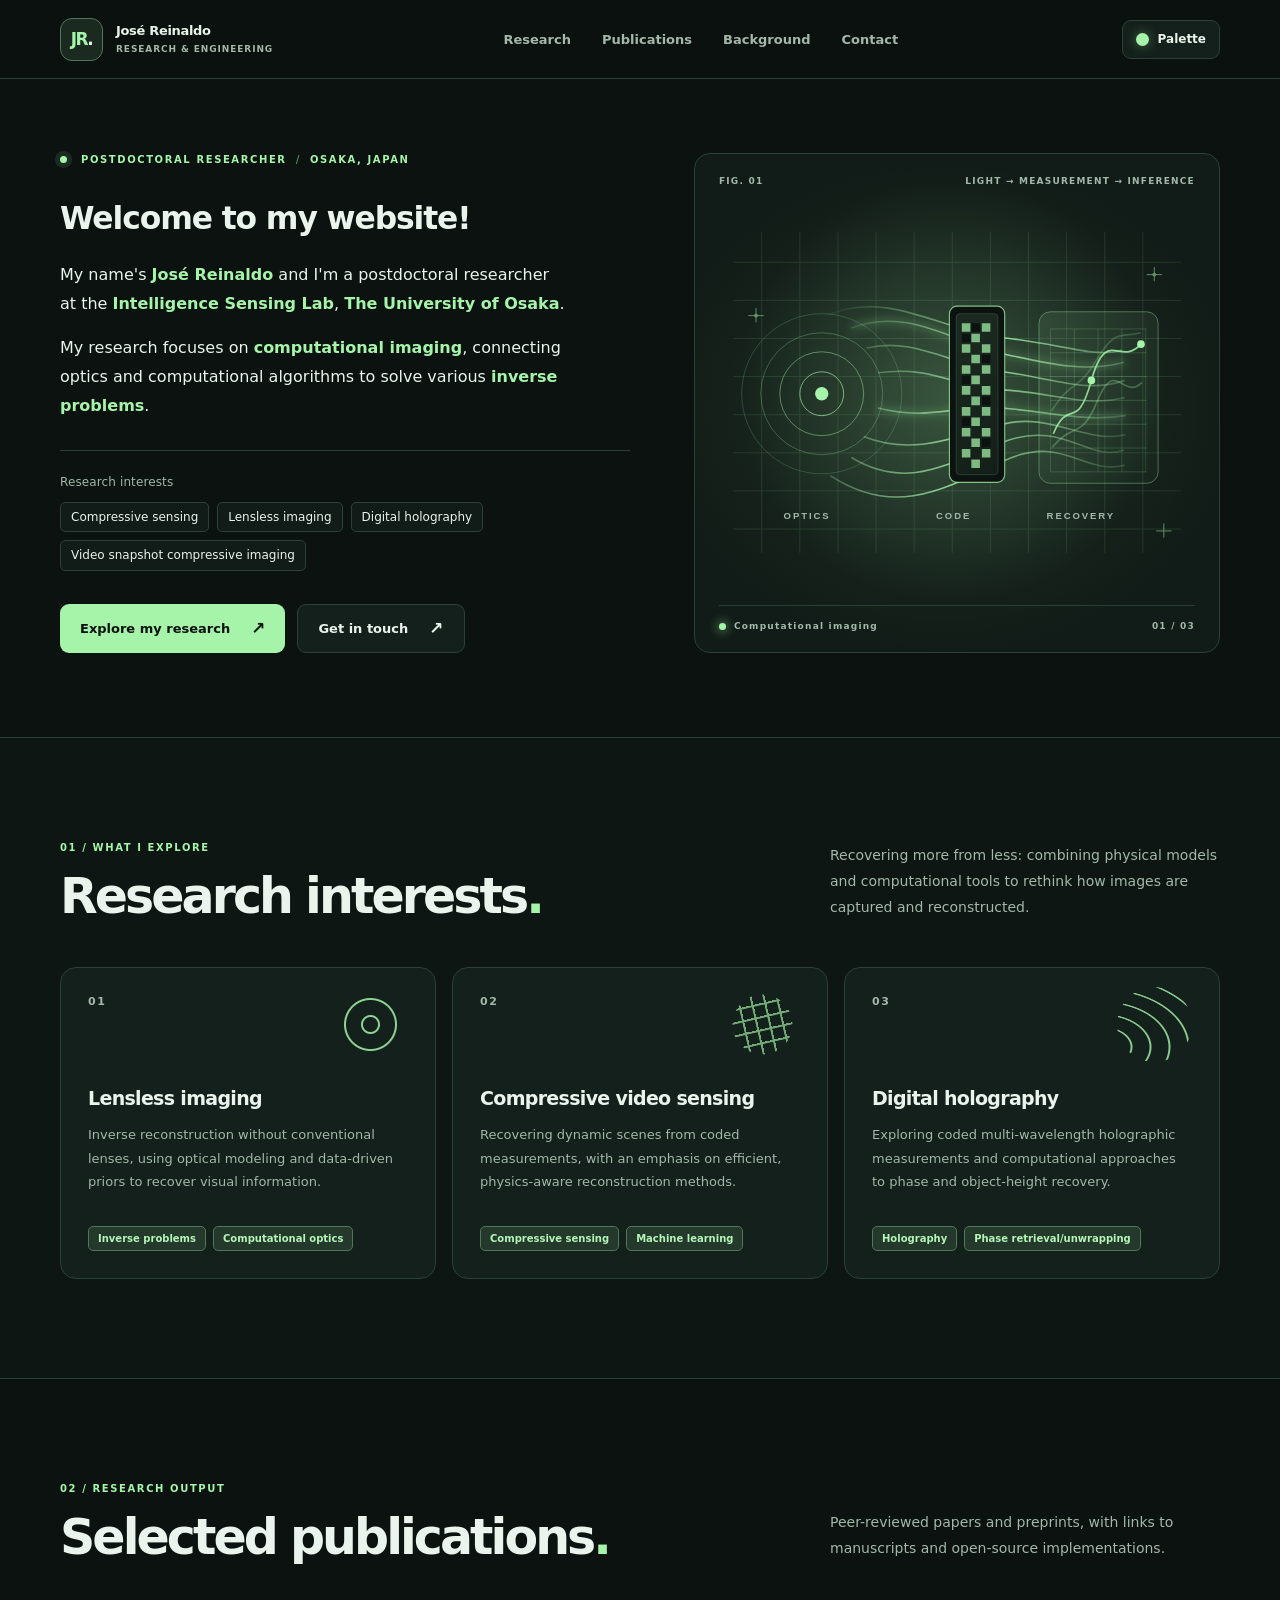
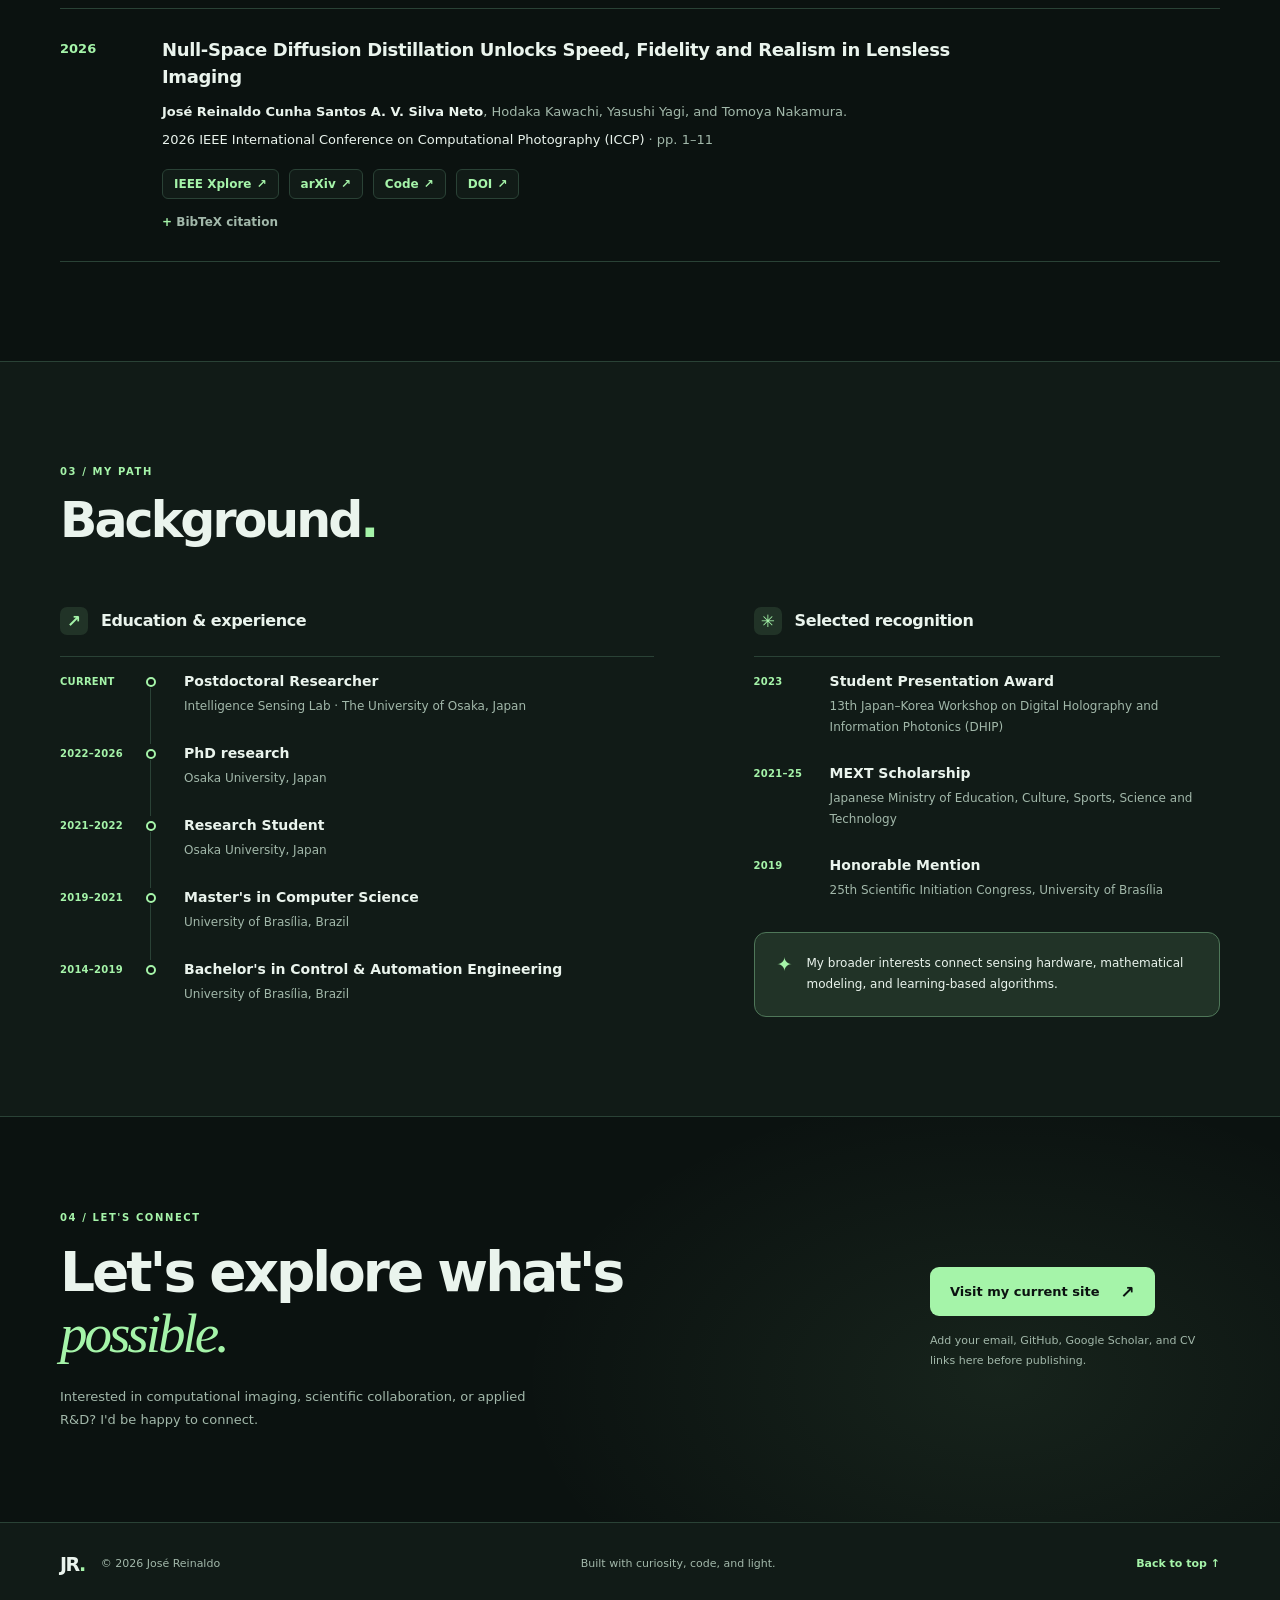
==== index.html @ 7aeb453b "Fun color scheme based on wavelength values" ====
<!doctype html>
<html lang="en">
<head>
  <meta charset="utf-8">
  <meta name="viewport" content="width=device-width, initial-scale=1">
  <meta name="theme-color" content="#0b1210">
  <meta name="description" content="José Reinaldo — postdoctoral researcher at The University of Osaka working on computational imaging, inverse problems, and machine learning.">
  <meta property="og:title" content="José Reinaldo | Computational Imaging Researcher">
  <meta property="og:description" content="Research at the intersection of optics, inverse problems, and machine learning.">
  <meta property="og:type" content="website">
  <title>José Reinaldo · Computational Imaging Researcher</title>
  <link rel="icon" href="assets/favicon.svg" type="image/svg+xml">
  <link rel="stylesheet" href="theme.css">
  <link rel="stylesheet" href="styles.css">
  <script src="script.js" defer></script>
</head>
<body>
  <a class="skip-link" href="#main">Skip to content</a>
  <div class="site-shell">
    <header class="site-header">
      <div class="header-inner wrap">
        <a class="brand" href="#home" aria-label="José Reinaldo, back to home">
          <span class="brand-symbol" aria-hidden="true">JR<span class="brand-dot">.</span></span>
          <span class="brand-caption">José Reinaldo <small>research &amp; engineering</small></span>
        </a>
        <nav id="primary-nav" class="primary-nav" aria-label="Main navigation">
          <a href="#research">Research</a>
          <a href="#publications">Publications</a>
          <a href="#background">Background</a>
          <a href="#contact">Contact</a>
        </nav>
        <div class="header-actions">
          <button class="palette-button" type="button" id="palette-toggle" aria-expanded="false" aria-controls="palette-panel" title="Customize website colors"><span class="palette-icon" aria-hidden="true"></span> Palette</button>
          <button class="mobile-menu-button" type="button" id="menu-toggle" aria-expanded="false" aria-controls="primary-nav" aria-label="Open navigation menu">
            <span></span><span></span><span></span>
          </button>
        </div>
      </div>
    </header>

    <main id="main">
      <section class="hero-zone"><div class="hero wrap" id="home" aria-labelledby="hero-title">
        <div class="hero-content">
          <div class="eyebrow"><span class="pulse" aria-hidden="true"></span> POSTDOCTORAL RESEARCHER <span class="eyebrow-divider">/</span> OSAKA, JAPAN</div>
          <h1 id="hero-title" class="hero-intro">Welcome to my website!</h1>
          <div class="hero-summary">
            <p>My name's <strong>José Reinaldo</strong> and I'm a postdoctoral researcher at the <strong>Intelligence Sensing Lab</strong>, <strong>The University of Osaka</strong>.</p>
            <p>My research focuses on <strong>computational imaging</strong>, connecting optics and computational algorithms to solve various <strong>inverse problems</strong>.</p>
          </div>
          <div class="hero-interests" aria-label="Research interests">
            <span class="interests-label">Research interests</span>
            <ul class="interest-list">
              <li>Compressive sensing</li>
              <li>Lensless imaging</li>
              <li>Digital holography</li>
              <li>Video snapshot compressive imaging</li>
            </ul>
          </div>
          <div class="hero-actions">
            <a class="button button-primary" href="#research">Explore my research <span aria-hidden="true">↗</span></a>
            <a class="button button-secondary" href="#contact">Get in touch <span aria-hidden="true">↗</span></a>
          </div>
        </div>
        <div class="hero-graphic" aria-label="Stylized coherent light, coded sensor, and reconstructed wavefront" role="img">
          <div class="hero-graphic-top"><span>FIG. 01</span><span>LIGHT → MEASUREMENT → INFERENCE</span></div>
          <svg class="hero-art" viewBox="0 0 550 440" role="presentation" focusable="false" aria-hidden="true" xmlns="http://www.w3.org/2000/svg">
            <defs>
              <radialGradient id="art-halo"><stop stop-color="currentColor" stop-opacity=".18"/><stop offset="1" stop-color="currentColor" stop-opacity="0"/></radialGradient>
              <linearGradient id="art-beam" x1="135" y1="185" x2="429" y2="292" gradientUnits="userSpaceOnUse"><stop stop-color="currentColor" stop-opacity=".08"/><stop offset=".55" stop-color="currentColor" stop-opacity=".8"/><stop offset="1" stop-color="currentColor" stop-opacity=".19"/></linearGradient>
              <linearGradient id="art-pane" x1="320" x2="463" y1="135" y2="332" gradientUnits="userSpaceOnUse"><stop stop-color="currentColor" stop-opacity=".10"/><stop offset="1" stop-color="currentColor" stop-opacity=".02"/></linearGradient>
              <filter id="art-glow" x="-50%" y="-50%" width="200%" height="200%"><feGaussianBlur stdDeviation="5"/></filter>
            </defs>
            <circle cx="268" cy="215" r="222" fill="url(#art-halo)"/>
            <g class="art-grid" fill="none" stroke-width="1"><path d="M40 80H510M40 120H510M40 160H510M40 200H510M40 240H510M40 280H510M40 320H510M40 360H510"/><path d="M70 48V385M110 48V385M150 48V385M190 48V385M230 48V385M270 48V385M310 48V385M350 48V385M390 48V385M430 48V385M470 48V385"/></g>
            <g fill="none" class="art-ring"><circle cx="133" cy="218" r="84" opacity=".20"/><circle cx="133" cy="218" r="64" opacity=".29"/><circle cx="133" cy="218" r="44" opacity=".48"/><circle cx="133" cy="218" r="23" opacity=".68"/><circle cx="133" cy="218" r="7" fill="currentColor" stroke="none"/></g>
            <g stroke="url(#art-beam)" stroke-width="1.7" fill="none">
              <path d="M140 135C206 109 258 152 322 159S421 181 448 172"/><path d="M164 149C225 126 273 165 323 176S411 196 450 185"/><path d="M180 170C230 158 269 188 323 195S411 218 451 204"/><path d="M192 196C251 188 272 212 323 214S408 233 451 222"/><path d="M192 233C246 247 274 229 323 233S411 248 452 241"/><path d="M177 263C229 284 274 263 323 250S411 271 452 261"/><path d="M164 285C221 319 260 294 323 269S414 291 450 277"/><path d="M142 304C209 348 260 319 323 289S407 304 451 293"/>
            </g>
            <g opacity=".65" stroke="currentColor" stroke-width="2" filter="url(#art-glow)" fill="none"><path d="M164 149C225 126 273 165 323 176S411 196 450 185"/><path d="M192 233C246 247 274 229 323 233S411 248 452 241"/></g>
            <g><rect x="267" y="126" width="58" height="185" rx="8" fill="var(--bg)" stroke="currentColor" stroke-opacity=".75" stroke-width="1.2"/><rect x="274" y="134" width="44" height="169" rx="4" fill="url(#art-pane)" stroke="currentColor" stroke-opacity=".17"/>
              <g fill="currentColor" opacity=".72"><path d="M280 144h9v9h-9zM301 144h9v9h-9zM290 155h9v9h-9zM280 166h9v9h-9zM301 166h9v9h-9zM290 177h9v9h-9zM280 188h9v9h-9zM301 188h9v9h-9zM290 199h9v9h-9zM280 210h9v9h-9zM301 210h9v9h-9zM290 221h9v9h-9zM280 232h9v9h-9zM301 232h9v9h-9zM290 243h9v9h-9zM280 254h9v9h-9zM301 254h9v9h-9zM290 265h9v9h-9zM280 276h9v9h-9zM301 276h9v9h-9zM290 287h9v9h-9z"/></g>
              <g fill="var(--bg)"><path d="M290 144h9v9h-9zM280 155h9v9h-9zM301 177h9v9h-9zM280 199h9v9h-9zM301 221h9v9h-9zM280 243h9v9h-9zM301 265h9v9h-9z"/></g></g>
            <g><rect x="361" y="132" width="125" height="180" rx="12" stroke="currentColor" stroke-opacity=".39" fill="url(#art-pane)"/><g class="art-stroke" stroke-opacity=".19" fill="none"><path d="M373 150H474M373 175H474M373 200H474M373 225H474M373 250H474M373 275H474M373 300H474"/><path d="M373 150V300M398 150V300M423 150V300M448 150V300M473 150V300"/></g><g stroke="currentColor" fill="none" stroke-width="1.8" opacity=".84"><path d="M376 260C393 220 400 261 416 204S446 190 468 166"/><path opacity=".35" d="M375 274C399 246 405 268 423 224S450 226 469 206"/><path opacity=".26" d="M374 236C398 200 400 218 421 183S447 160 468 154"/></g><circle cx="416" cy="204" r="4" fill="currentColor"/><circle cx="468" cy="166" r="4" fill="currentColor"/></g>
            <g class="art-caption"><text x="93" y="349">OPTICS</text><text x="253" y="349">CODE</text><text x="369" y="349">RECOVERY</text></g>
            <g class="art-stroke" opacity=".55"><path d="M64 128v15M56 136h16M482 85v15M474 93h16M492 354v15M484 362h16"/><circle cx="64" cy="136" r="2" fill="currentColor" stroke="none"/><circle cx="482" cy="93" r="2" fill="currentColor" stroke="none"/></g>
          </svg>
          <div class="graphic-footer"><span><span class="footer-mark"></span> Computational imaging</span><span>01 / 03</span></div>
        </div>
      </div></section>

      <section class="section section-research" id="research" aria-labelledby="research-title">
        <div class="wrap">
          <div class="section-heading">
            <div><span class="section-number">01 / WHAT I EXPLORE</span><h2 id="research-title">Research interests<span class="accent-period">.</span></h2></div>
            <p>Recovering more from less: combining physical models and computational tools to rethink how images are captured and reconstructed.</p>
          </div>
          <div class="research-grid">
            <article class="research-card">
              <div class="card-top"><span class="card-index">01</span><span class="card-glyph glyph-rings" aria-hidden="true"></span></div>
              <h3>Lensless imaging</h3>
              <p>Inverse reconstruction without conventional lenses, using optical modeling and data-driven priors to recover visual information.</p>
              <div class="tags"><span>Inverse problems</span><span>Computational optics</span></div>
            </article>
            <article class="research-card">
              <div class="card-top"><span class="card-index">02</span><span class="card-glyph glyph-squares" aria-hidden="true"></span></div>
              <h3>Compressive video sensing</h3>
              <p>Recovering dynamic scenes from coded measurements, with an emphasis on efficient, physics-aware reconstruction methods.</p>
              <div class="tags"><span>Compressive sensing</span><span>Machine learning</span></div>
            </article>
            <article class="research-card">
              <div class="card-top"><span class="card-index">03</span><span class="card-glyph glyph-waves" aria-hidden="true"></span></div>
              <h3>Digital holography</h3>
              <p>Exploring coded multi-wavelength holographic measurements and computational approaches to phase and object-height recovery.</p>
              <div class="tags"><span>Holography</span><span>Phase retrieval/unwrapping</span></div>
            </article>
          </div>
        </div>
      </section>

      <section class="section publications-section" id="publications" aria-labelledby="publications-title">
        <div class="wrap">
          <div class="section-heading">
            <div><span class="section-number">02 / RESEARCH OUTPUT</span><h2 id="publications-title">Selected publications<span class="accent-period">.</span></h2></div>
            <p>Peer-reviewed papers and preprints, with links to manuscripts and open-source implementations.</p>
          </div>
          <div class="publication-list">
            <!-- To add a paper, copy one publication-row and update its citation and links.
                 A reusable example is documented in README.md. -->
            <article class="publication-row" id="nsdd-iccp-2026">
              <time class="publication-year" datetime="2026">2026</time>
              <div class="publication-main">
                <h3>Null-Space Diffusion Distillation Unlocks Speed, Fidelity and Realism in Lensless Imaging</h3>
                <p class="publication-authors"><strong>José Reinaldo Cunha Santos A. V. Silva Neto</strong>, Hodaka Kawachi, Yasushi Yagi, and Tomoya Nakamura.</p>
                <p class="publication-venue"><em>2026 IEEE International Conference on Computational Photography (ICCP)</em> · pp. 1–11</p>
                <div class="publication-links" aria-label="Publication resources">
                  <a href="https://ieeexplore.ieee.org/document/11668888/" target="_blank" rel="noopener noreferrer">IEEE Xplore <span aria-hidden="true">↗</span></a>
                  <a href="https://arxiv.org/abs/2511.12024" target="_blank" rel="noopener noreferrer">arXiv <span aria-hidden="true">↗</span></a>
                  <a href="https://github.com/JRCSAVSN/NullSpaceDiffusionDistillation" target="_blank" rel="noopener noreferrer">Code <span aria-hidden="true">↗</span></a>
                  <a href="https://doi.org/10.1109/ICCP69532.2026.11668888" target="_blank" rel="noopener noreferrer">DOI <span aria-hidden="true">↗</span></a>
                </div>
                <details class="publication-citation">
                  <summary>BibTeX citation</summary>
                  <pre><code>@inproceedings{neto2026nsdd,
  author = {Silva Neto, Jos{\'e} Reinaldo Cunha Santos A. V. and Kawachi, Hodaka and Yagi, Yasushi and Nakamura, Tomoya},
  title = {Null-Space Diffusion Distillation Unlocks Speed, Fidelity and Realism in Lensless Imaging},
  booktitle = {2026 IEEE International Conference on Computational Photography (ICCP)},
  pages = {1--11},
  year = {2026},
  doi = {10.1109/ICCP69532.2026.11668888}
}</code></pre>
                </details>
              </div>
            </article>
          </div>
        </div>
      </section>

      <section class="section background-section" id="background" aria-labelledby="background-title">
        <div class="wrap">
          <div class="section-heading compact-heading">
            <div><span class="section-number">03 / MY PATH</span><h2 id="background-title">Background<span class="accent-period">.</span></h2></div>
          </div>
          <div class="background-grid">
            <div class="background-column">
              <h3 class="column-title"><span class="title-icon">↗</span> Education &amp; experience</h3>
              <div class="timeline">
                <div class="timeline-item"><span class="time">CURRENT</span><div><h4>Postdoctoral Researcher</h4><p>Intelligence Sensing Lab · The University of Osaka, Japan</p></div></div>
                <div class="timeline-item"><span class="time">2022–2026</span><div><h4>PhD research</h4><p>Osaka University, Japan</p></div></div>
                <div class="timeline-item"><span class="time">2021–2022</span><div><h4>Research Student</h4><p>Osaka University, Japan</p></div></div>
                <div class="timeline-item"><span class="time">2019–2021</span><div><h4>Master's in Computer Science</h4><p>University of Brasília, Brazil</p></div></div>
                <div class="timeline-item"><span class="time">2014–2019</span><div><h4>Bachelor's in Control &amp; Automation Engineering</h4><p>University of Brasília, Brazil</p></div></div>
              </div>
            </div>
            <div class="background-column awards-column">
              <h3 class="column-title"><span class="title-icon">✳</span> Selected recognition</h3>
              <div class="award-item"><span class="award-year">2023</span><div><h4>Student Presentation Award</h4><p>13th Japan–Korea Workshop on Digital Holography and Information Photonics (DHIP)</p></div></div>
              <div class="award-item"><span class="award-year">2021–25</span><div><h4>MEXT Scholarship</h4><p>Japanese Ministry of Education, Culture, Sports, Science and Technology</p></div></div>
              <div class="award-item"><span class="award-year">2019</span><div><h4>Honorable Mention</h4><p>25th Scientific Initiation Congress, University of Brasília</p></div></div>
              <div class="background-note"><span class="note-star">✦</span><p>My broader interests connect sensing hardware, mathematical modeling, and learning-based algorithms.</p></div>
            </div>
          </div>
        </div>
      </section>

      <section class="contact-section" id="contact" aria-labelledby="contact-title">
        <div class="wrap contact-layout">
          <div><span class="section-number contact-number">04 / LET'S CONNECT</span><h2 id="contact-title">Let's explore what's <em>possible.</em></h2><p>Interested in computational imaging, scientific collaboration, or applied R&amp;D? I'd be happy to connect.</p></div>
          <div class="contact-action">
            <!-- Replace these draft placeholders with your actual email and profile URLs. -->
            <a class="button contact-button" href="https://sites.google.com/view/josevieira/home" target="_blank" rel="noopener noreferrer">Visit my current site <span aria-hidden="true">↗</span></a>
            <p class="contact-draft-note">Add your email, GitHub, Google Scholar, and CV links here before publishing.</p>
          </div>
        </div>
      </section>
    </main>
    <footer class="site-footer"><div class="wrap footer-layout"><div><span class="footer-name">JR<span>.</span></span><span>© <span id="year">2026</span> José Reinaldo</span></div><span>Built with curiosity, code, and light.</span><a href="#home">Back to top ↑</a></div></footer>
  </div>
  <!-- The palette editor changes colors in this browser only. It never publishes automatically. -->
  <aside class="palette-panel" id="palette-panel" aria-label="Color palette editor" hidden>
    <div class="panel-top"><div><p class="panel-eyebrow">Design playground</p><h2>Color palette</h2></div><button type="button" class="close-panel" id="palette-close" aria-label="Close palette editor">×</button></div>
    <p class="panel-description">Try a preset or tune individual colors. Changes are previewed instantly and saved in this browser.</p>
    <span class="panel-label">Starting palettes</span>
    <div class="palette-presets" role="group" aria-label="Palette presets">
<!--      <button type="button" class="preset" data-preset="phosphor"><span class="preset-dot" style="&#45;&#45;swatch:#a5f4a9;&#45;&#45;swatch-bg:#0b1210"></span>Phosphor</button>-->
<!--      <button type="button" class="preset" data-preset="emerald"><span class="preset-dot" style="&#45;&#45;swatch:#67e8c1;&#45;&#45;swatch-bg:#081719"></span>Emerald</button>-->
<!--      <button type="button" class="preset" data-preset="sage"><span class="preset-dot" style="&#45;&#45;swatch:#b8d7a2;&#45;&#45;swatch-bg:#151916"></span>Sage</button>-->
      <button type="button" class="preset" data-preset="lambda473"><span class="preset-dot" style="--swatch:#2a57df;--swatch-bg:#151916"></span>λ 473nm</button>
      <button type="button" class="preset" data-preset="lambda532"><span class="preset-dot" style="--swatch:#68e8a6;--swatch-bg:#151916"></span>λ 532nm</button>
      <button type="button" class="preset" data-preset="lambda660"><span class="preset-dot" style="--swatch:#c36060;--swatch-bg:#151916"></span>λ 660nm</button>
    </div>
    <span class="panel-label">Fine-tune colors</span>
    <div class="palette-fields">
      <div class="color-row"><label for="hex-bg">Background</label><input class="color-chip" id="color-bg" type="color" data-color="bg" aria-label="Choose background color"><input class="color-hex" id="hex-bg" type="text" data-hex="bg" maxlength="7" spellcheck="false" aria-label="Background hex color"></div>
      <div class="color-row"><label for="hex-surface">Cards / panels</label><input class="color-chip" id="color-surface" type="color" data-color="surface" aria-label="Choose card color"><input class="color-hex" id="hex-surface" type="text" data-hex="surface" maxlength="7" spellcheck="false" aria-label="Card hex color"></div>
      <div class="color-row"><label for="hex-text">Main text</label><input class="color-chip" id="color-text" type="color" data-color="text" aria-label="Choose main text color"><input class="color-hex" id="hex-text" type="text" data-hex="text" maxlength="7" spellcheck="false" aria-label="Main text hex color"></div>
      <div class="color-row"><label for="hex-muted">Muted text</label><input class="color-chip" id="color-muted" type="color" data-color="muted" aria-label="Choose secondary text color"><input class="color-hex" id="hex-muted" type="text" data-hex="muted" maxlength="7" spellcheck="false" aria-label="Muted text hex color"></div>
      <div class="color-row"><label for="hex-accent">Green accent</label><input class="color-chip" id="color-accent" type="color" data-color="accent" aria-label="Choose accent color"><input class="color-hex" id="hex-accent" type="text" data-hex="accent" maxlength="7" spellcheck="false" aria-label="Accent hex color"></div>
      <div class="color-row"><label for="hex-border">Outlines</label><input class="color-chip" id="color-border" type="color" data-color="border" aria-label="Choose outline color"><input class="color-hex" id="hex-border" type="text" data-hex="border" maxlength="7" spellcheck="false" aria-label="Border hex color"></div>
    </div>
    <div class="palette-actions"><button type="button" class="palette-action copy" id="copy-palette">Copy CSS colors</button><button type="button" class="palette-action" id="reset-palette">Reset</button></div>
    <p class="palette-feedback" id="palette-feedback" role="status" aria-live="polite">Try different color schemes!</p>
  </aside>
</body>
</html>
---- theme.css ----
/*
 * SITE PALETTE — start here to try a new permanent color scheme.
 * All components (including the illustration) reference these six variables.
 * You can also try colors interactively with the Palette button on the website.
 * Changes made in that panel are stored in YOUR browser only; use "Copy CSS"
 * and paste the result here when you want everyone to see your chosen palette.
 */
:root {
  color-scheme: dark;
  --bg: #0b1210;       /* Page background */
  --surface: #14201b;  /* Cards / elevated panels */
  --text: #eaf4ed;     /* Main foreground, headings */
  --muted: #a2b8aa;    /* Secondary body text */
  --accent: #a5f4a9;   /* Holographic green */
  --border: #2a4236;   /* Separators / card outlines */
}
---- styles.css ----
/* Layout & components. Change colors in theme.css — not in this file. */
:root {
  --surface-muted: color-mix(in srgb, var(--surface) 63%, var(--bg));
  --section-alt: color-mix(in srgb, var(--bg) 72%, var(--surface));
  --accent-soft: color-mix(in srgb, var(--accent) 11%, transparent);
  --accent-line: color-mix(in srgb, var(--accent) 30%, var(--border));
  --accent-bright: color-mix(in srgb, var(--accent) 85%, white);
  --shadow: 0 26px 70px rgb(0 0 0 / .22);
  --radius: 16px;
}
* { box-sizing: border-box; }
html { scroll-behavior: smooth; scroll-padding-top: 90px; }
body { margin: 0; background: var(--bg); color: var(--text); font-family: 'Avenir Next', 'Segoe UI', system-ui, -apple-system, sans-serif; font-size: 15px; -webkit-font-smoothing: antialiased; }
a { color: inherit; text-decoration: none; }
a:focus-visible, button:focus-visible, input:focus-visible { outline: 2px solid var(--accent); outline-offset: 4px; }
button, input { font: inherit; }
button { cursor: pointer; }
img { display: block; max-width: 100%; }
.wrap { width: min(1160px, calc(100% - 88px)); margin-inline: auto; }
.skip-link { position: absolute; top: -90px; left: 20px; z-index: 100; background: var(--accent); color: var(--bg); padding: 12px; border-radius: 6px; }
.skip-link:focus { top: 15px; }

/* Header */
.site-header { position: sticky; top: 0; z-index: 20; background: color-mix(in srgb, var(--bg) 93%, transparent); backdrop-filter: blur(18px); border-bottom: 1px solid var(--border); }
.header-inner { height: 78px; display: flex; align-items: center; justify-content: space-between; gap: 22px; }
.brand { display: flex; align-items: center; gap: 13px; min-width: 220px; }
.brand-symbol { display: flex; align-items: center; justify-content: center; font-size: 17px; font-weight: 800; letter-spacing: -1.5px; color: var(--accent); width: 43px; height: 43px; border: 1px solid var(--accent-line); border-radius: 12px; background: var(--accent-soft); }
.brand-dot { color: var(--text); }
.brand-caption { font-size: 13px; font-weight: 760; letter-spacing: -.025em; line-height: 1.25; }
.brand-caption small { display: block; color: var(--muted); text-transform: uppercase; font-size: 9px; font-weight: 550; letter-spacing: .1em; margin-top: 4px; }
.primary-nav { display: flex; align-items: center; gap: 31px; }
.primary-nav a { color: var(--muted); font-size: 13px; font-weight: 620; transition: color .2s; }
.primary-nav a:hover { color: var(--accent); }
.header-actions { display: flex; gap: 12px; align-items: center; }
.palette-button { border: 1px solid var(--border); background: var(--surface); color: var(--text); border-radius: 9px; min-height: 39px; padding: 0 13px; display: inline-flex; gap: 9px; align-items: center; font-size: 12px; font-weight: 670; transition: border-color .2s, background-color .2s; }
.palette-button:hover, .palette-button[aria-expanded='true'] { border-color: var(--accent-line); background: var(--accent-soft); }
.palette-icon { display: inline-block; width: 13px; height: 13px; border-radius: 100%; background: var(--accent); box-shadow: 0 0 12px color-mix(in srgb, var(--accent) 40%, transparent); }
.mobile-menu-button { display: none; border: 1px solid var(--border); background: var(--surface); width: 42px; height: 39px; border-radius: 9px; padding: 10px; }
.mobile-menu-button span { display: block; height: 2px; margin: 4px 0; background: var(--text); }

/* Hero — compact, text-led introduction. All colors inherit from theme.css. */
.hero-zone { background: var(--bg); border-bottom: 1px solid var(--border); }
.hero { display: grid; grid-template-columns: 1.04fr .96fr; align-items: center; gap: 64px; min-height: 618px; padding-block: 74px 84px; }
.eyebrow, .section-number { color: var(--accent); font-size: 10px; font-weight: 800; letter-spacing: .16em; }
.eyebrow { display: flex; align-items: center; flex-wrap: wrap; gap: 9px; }
.pulse { width: 7px; height: 7px; background: var(--accent); border-radius: 50%; box-shadow: 0 0 0 5px var(--accent-soft); margin-right: 5px; }
.eyebrow-divider { opacity: .5; }
h1,h2,h3,h4,p { margin-top: 0; }
.hero-intro { font-size: clamp(25px, 2.45vw, 32px); letter-spacing: -.035em; font-weight: 620; line-height: 1.4; margin: 32px 0 19px; }
.hero-intro span { color: var(--accent); font-weight: 690; margin-left: .12em; }
.hero-summary { max-width: 510px; }
.hero-summary p { color: var(--text); font-size: 16px; line-height: 1.82; font-weight: 400; margin: 0 0 15px; }
.hero-summary p strong { color: var(--accent); font-weight: 580; }
.hero-interests { margin-top: 30px; padding-top: 24px; border-top: 1px solid var(--border); }
.interests-label { display: block; color: var(--muted); font-size: 12px; letter-spacing: .01em; margin-bottom: 13px; }
.interest-list { display: flex; flex-wrap: wrap; gap: 8px; list-style: none; padding: 0; margin: 0; }
.interest-list li { border: 1px solid var(--border); border-radius: 5px; padding: 6px 10px; color: var(--text); background: var(--surface-muted); font-size: 12px; line-height: 1.35; }
.hero-actions { display: flex; flex-wrap: wrap; gap: 12px; margin-top: 33px; }
.button { display: inline-flex; justify-content: center; align-items: center; gap: 21px; min-height: 49px; padding: 13px 20px; border-radius: 9px; font-size: 13px; font-weight: 730; transition: transform .2s, border-color .2s, background-color .2s; }
.button:hover { transform: translateY(-2px); }
.button span { font-size: 17px; line-height: 0; }
.button-primary { background: var(--accent); color: var(--bg); }
.button-secondary { border: 1px solid var(--border); background: var(--surface); }
.button-secondary:hover { border-color: var(--accent-line); }
.hero-graphic { overflow: hidden; width: 100%; max-width: 550px; border: 1px solid var(--border); border-radius: 16px; background: radial-gradient(ellipse 65% 58% at 48% 51%, var(--accent-soft), transparent 85%), var(--surface-muted); }
.hero-graphic-top, .graphic-footer { display: flex; align-items: center; justify-content: space-between; gap: 10px; font-size: 9px; letter-spacing: .135em; color: var(--muted); font-weight: 700; }
.hero-graphic-top { padding: 22px 24px 0; }
.hero-art { display: block; width: 100%; height: auto; color: var(--accent); }
.art-grid { stroke: var(--accent); opacity: .12; }
.art-ring { stroke: var(--accent); }
.art-ink { fill: var(--accent); }
.art-stroke { stroke: var(--accent); }
.art-caption { fill: var(--muted); font-family: 'Segoe UI', sans-serif; font-size: 10px; letter-spacing: 2px; font-weight: 700; }
.graphic-footer { padding-top: 15px; margin: 0 24px 21px; border-top: 1px solid var(--border); }
.graphic-footer > span:first-child { display: flex; align-items: center; gap: 8px; }
.footer-mark { background: var(--accent); width: 7px; height: 7px; border-radius: 50%; box-shadow: 0 0 11px var(--accent); }

/* Sections */
.section { padding-block: 99px; }
.section-research { background: var(--section-alt); border-bottom: 1px solid var(--border); }
.section-heading { display: flex; align-items: end; justify-content: space-between; gap: 50px; margin-bottom: 42px; }
.section-heading h2 { font-size: clamp(35px, 4vw, 49px); margin: 14px 0 0; letter-spacing: -.06em; line-height: 1.14; }
.accent-period { color: var(--accent); }
.section-heading > p { width: min(100%, 390px); color: var(--muted); line-height: 1.85; margin: 0 0 4px; font-size: 14px; }
.research-grid { display: grid; grid-template-columns: repeat(3, 1fr); gap: 16px; }
.research-card { display: flex; flex-direction: column; min-height: 312px; padding: 27px; border: 1px solid var(--border); border-radius: var(--radius); background: var(--surface); transition: transform .2s, box-shadow .2s, border-color .2s; }
.research-card:hover { transform: translateY(-4px); border-color: var(--accent-line); box-shadow: var(--shadow); }
.card-top { display: flex; align-items: center; justify-content: space-between; height: 58px; margin-bottom: 33px; }
.card-index { color: var(--muted); font-size: 11px; font-weight: 750; letter-spacing: .15em; align-self: start; }
.card-glyph { display: inline-block; width: 75px; height: 75px; border-radius: 50%; }
.glyph-rings { background: repeating-radial-gradient(circle, transparent 0 7px, var(--accent) 8px 9px, transparent 10px 17px); mask-image: radial-gradient(circle, #000 50%, transparent 76%); opacity: .84; }
.glyph-squares { background: repeating-linear-gradient(90deg, transparent 0 13px, var(--accent) 14px 16px), repeating-linear-gradient(0deg, transparent 0 13px, var(--accent) 14px 16px); transform: rotate(-13deg) scale(.8); opacity: .65; }
.glyph-waves { background: repeating-radial-gradient(ellipse at -20% 80%, transparent 0 9px, var(--accent) 10px 11px, transparent 12px 19px); opacity: .8; }
.research-card h3 { font-size: 19px; font-weight: 745; letter-spacing: -.036em; line-height: 1.3; margin-bottom: 12px; }
.research-card p { color: var(--muted); font-size: 13px; line-height: 1.83; margin-bottom: 25px; }
.tags { display: flex; gap: 7px; flex-wrap: wrap; margin-top: auto; }
.tags span { background: var(--accent-soft); color: var(--accent-bright); border: 1px solid var(--accent-line); padding: 6px 9px; border-radius: 5px; font-size: 10px; font-weight: 680; }
/* Publications: a compact, reusable academic citation row. */
.publications-section { background: var(--bg); }
.publication-list { border-top: 1px solid var(--border); }
.publication-row { display: grid; grid-template-columns: 74px minmax(0, 1fr); gap: 28px; padding: 28px 0 32px; border-bottom: 1px solid var(--border); }
.publication-year { color: var(--accent); font-size: 13px; font-weight: 750; padding-top: 4px; }
.publication-main { min-width: 0; }
.publication-main h3 { font-size: 18px; font-weight: 720; line-height: 1.48; letter-spacing: -.02em; margin: 0 0 11px; max-width: 820px; }
.publication-authors, .publication-venue { color: var(--muted); font-size: 13px; line-height: 1.75; margin: 0 0 5px; }
.publication-authors strong { color: var(--text); font-weight: 670; }
.publication-venue em { font-style: normal; color: var(--text); }
.publication-links { display: flex; flex-wrap: wrap; align-items: center; gap: 10px; margin-top: 17px; }
.publication-links a { display: inline-flex; align-items: center; gap: 5px; border: 1px solid var(--border); border-radius: 6px; padding: 7px 11px; color: var(--accent); background: var(--surface-muted); font-size: 12px; font-weight: 680; transition: border-color .2s, background-color .2s; }
.publication-links a:hover { border-color: var(--accent-line); background: var(--accent-soft); }
.publication-links a span { font-size: 12px; }
.publication-citation { margin-top: 16px; font-size: 12px; }
.publication-citation summary { display: inline-block; cursor: pointer; color: var(--muted); font-weight: 600; }
.publication-citation summary::before { content: '+ '; color: var(--accent); font-weight: 800; }
.publication-citation[open] summary::before { content: '− '; }
.publication-citation summary:hover { color: var(--accent); }
.publication-citation summary:focus-visible { outline: 2px solid var(--accent); outline-offset: 4px; }
.publication-citation pre { max-width: 100%; overflow-x: auto; margin: 12px 0 0; border: 1px solid var(--border); border-radius: 8px; background: var(--surface); color: var(--text); padding: 16px; font-size: 11px; line-height: 1.65; }

.background-section { background: var(--surface-muted); border-top: 1px solid var(--border); }
.compact-heading { margin-bottom: 58px; }
.background-grid { display: grid; grid-template-columns: 1.12fr .88fr; gap: 100px; }
.column-title { display: flex; align-items: center; gap: 13px; border-bottom: 1px solid var(--border); padding-bottom: 21px; font-size: 16px; letter-spacing: -.025em; }
.title-icon { display: grid; place-items: center; width: 28px; height: 28px; background: var(--accent-soft); border-radius: 7px; color: var(--accent); font-size: 17px; }
.timeline-item { display: grid; grid-template-columns: 93px 1fr; gap: 17px; position: relative; margin: 0; }
.timeline-item:not(:last-child) { padding-bottom: 28px; }
.timeline-item::before { content: ''; width: 6px; height: 6px; border: 2px solid var(--accent); background: var(--bg); border-radius: 50%; position: absolute; left: 86px; top: 4px; }
.timeline-item:not(:last-child)::after { content: ''; background: var(--border); width: 1px; position: absolute; left: 90px; top: 15px; bottom: 1px; }
.time, .award-year { color: var(--accent); font-size: 10px; font-weight: 800; letter-spacing: .025em; padding-top: 3px; white-space: nowrap; }
.timeline-item > div { padding-left: 14px; }
.timeline h4, .award-item h4 { font-size: 14px; margin-bottom: 7px; font-weight: 720; }
.timeline p, .award-item p { font-size: 12px; line-height: 1.75; color: var(--muted); margin: 0; }
.award-item { display: grid; grid-template-columns: 62px 1fr; gap: 14px; margin-bottom: 27px; }
.background-note { margin-top: 31px; display: flex; align-items: start; gap: 14px; background: var(--accent-soft); border: 1px solid var(--accent-line); border-radius: 12px; padding: 20px 22px; }
.background-note p { color: var(--text); font-size: 12px; line-height: 1.8; margin: 0; }
.note-star { color: var(--accent); font-size: 19px; }
.contact-section { background: var(--bg); border-top: 1px solid var(--border); padding-block: 90px; position: relative; overflow: hidden; }
.contact-section::before { content: ''; pointer-events: none; position: absolute; inset: 0; background: radial-gradient(ellipse 44% 85% at 78% 65%, var(--accent-soft), transparent 85%); opacity: .7; }
.contact-layout { position: relative; display: flex; align-items: center; justify-content: space-between; gap: 60px; }
.contact-section h2 { font-size: clamp(34px, 4.5vw, 55px); letter-spacing: -.055em; max-width: 590px; line-height: 1.12; margin: 17px 0 20px; }
.contact-section h2 em { font-family: Georgia, serif; color: var(--accent); font-weight: 400; }
.contact-section p { color: var(--muted); line-height: 1.8; font-size: 13px; max-width: 490px; margin: 0; }
.contact-action { max-width: 290px; }
.contact-button { background: var(--accent); color: var(--bg); white-space: nowrap; }
.contact-draft-note { margin-top: 15px !important; font-size: 11px !important; }
.site-footer { padding: 30px 0; background: var(--surface-muted); border-top: 1px solid var(--border); }
.footer-layout, .footer-layout > div { display: flex; align-items: center; gap: 16px; }
.footer-layout { justify-content: space-between; font-size: 11px; color: var(--muted); }
.footer-name { color: var(--text); font-size: 19px; font-weight: 800; letter-spacing: -.08em; }
.footer-name span, .footer-layout a { color: var(--accent); }
.footer-layout a { font-weight: 700; }

/* Color playground: a useful temporary design tool, not a publishing dependency. */
.palette-panel[hidden] { display: none; }
.palette-panel { position: fixed; z-index: 40; top: 88px; right: max(25px, calc((100vw - 1160px) / 2)); width: min(358px, calc(100vw - 32px)); max-height: calc(100dvh - 103px); overflow: auto; background: var(--surface); color: var(--text); border: 1px solid var(--border); box-shadow: 0 25px 70px rgb(0 0 0 / .45); border-radius: 15px; padding: 23px; }
.panel-top { display: flex; align-items: start; justify-content: space-between; gap: 15px; }
.panel-eyebrow { margin: 0 0 5px; color: var(--accent); font-size: 10px; letter-spacing: .14em; font-weight: 750; text-transform: uppercase; }
.panel-top h2 { font-size: 22px; letter-spacing: -.035em; margin: 0; }
.close-panel { width: 31px; height: 31px; border: 1px solid var(--border); border-radius: 8px; background: var(--bg); color: var(--text); font-size: 20px; line-height: 1; }
.panel-description { margin: 12px 0 18px; color: var(--muted); font-size: 12px; line-height: 1.65; }
.panel-label { display: block; margin: 0 0 10px; color: var(--muted); font-size: 10px; font-weight: 780; text-transform: uppercase; letter-spacing: .11em; }
.palette-presets { display: grid; grid-template-columns: repeat(3, 1fr); gap: 7px; margin-bottom: 22px; }
.preset { padding: 8px 5px; border: 1px solid var(--border); border-radius: 8px; background: var(--bg); color: var(--text); font-size: 11px; display: flex; flex-direction: column; align-items: center; gap: 6px; }
.preset[aria-pressed='true'] { border-color: var(--accent); background: var(--accent-soft); }
.preset-dot { border-radius: 50%; width: 21px; height: 21px; background: var(--swatch); border: 3px solid var(--swatch-bg); outline: 1px solid var(--border); }
.palette-fields { display: grid; gap: 9px; }
.color-row { display: grid; grid-template-columns: 1fr 35px 94px; align-items: center; gap: 10px; }
.color-row label { color: var(--text); font-size: 12px; }
.color-chip { height: 30px; width: 34px; padding: 0; border: 1px solid var(--border); border-radius: 6px; background: transparent; overflow: hidden; cursor: pointer; }
.color-chip::-webkit-color-swatch-wrapper { padding: 0; }
.color-chip::-webkit-color-swatch { border: 0; }
.color-hex { width: 100%; min-width: 0; height: 30px; color: var(--text); background: var(--bg); border: 1px solid var(--border); border-radius: 6px; padding: 0 8px; font-family: ui-monospace, SFMono-Regular, Consolas, monospace; font-size: 11px; }
.color-hex[aria-invalid='true'] { border-color: #ff9c9c; }
.palette-actions { display: flex; gap: 8px; margin-top: 21px; }
.palette-action { border: 1px solid var(--border); padding: 10px 12px; border-radius: 7px; background: var(--bg); color: var(--text); font-weight: 700; font-size: 12px; }
.palette-action.copy { flex: 1; background: var(--accent); color: var(--bg); border-color: var(--accent); }
.palette-feedback { min-height: 1.5em; font-size: 11px; line-height: 1.4; margin: 12px 0 0; color: var(--muted); }

@media (max-width: 1050px) {
  .wrap { width: min(100% - 56px, 1160px); }
  .hero { gap: 34px; grid-template-columns: 1fr .94fr; }
  .background-grid { gap: 45px; }
}
@media (max-width: 760px) {
  html { scroll-padding-top: 70px; }
  .wrap { width: min(100% - 40px, 600px); }
  .header-inner { height: 66px; }
  .brand { min-width: unset; }
  .brand-symbol { width: 37px; height: 37px; font-size: 16px; }
  .brand-caption { font-size: 12px; }
  .primary-nav { display: none; position: absolute; top: 66px; left: 0; right: 0; border-bottom: 1px solid var(--border); padding: 12px 20px 18px; background: var(--bg); box-shadow: var(--shadow); flex-direction: column; gap: 0; align-items: stretch; }
  .primary-nav.open { display: flex; }
  .primary-nav a { padding: 12px; font-size: 14px; }
  .mobile-menu-button { display: block; }
  .hero { grid-template-columns: 1fr; gap: 38px; padding-block: 60px 65px; min-height: 0; }
  .hero-intro { font-size: clamp(25px, 4.5vw, 31px); margin-top: 27px; }
  .hero-summary p { font-size: 16px; }
  .hero-graphic { max-width: 600px; }
  .section { padding-block: 71px; }
  .section-heading { flex-direction: column; align-items: start; gap: 17px; margin-bottom: 29px; }
  .section-heading > p { width: 100%; }
  .research-grid { grid-template-columns: 1fr; }
  .research-card { min-height: 0; padding: 25px; }
  .card-top { margin-bottom: 10px; }
  .background-grid { grid-template-columns: 1fr; gap: 43px; }
  .compact-heading { margin-bottom: 39px; }
  .contact-section { padding-block: 72px; }
  .contact-layout { flex-direction: column; align-items: start; gap: 29px; }
  .contact-action { max-width: 100%; }
  .footer-layout { flex-wrap: wrap; gap: 18px; }
  .palette-panel { top: 75px; right: 16px; max-height: calc(100dvh - 90px); }
}
@media (max-width: 460px) {
  .eyebrow { font-size: 9px; }
  .hero { padding-block: 48px; }
  .hero-interests { margin-top: 24px; }
  .hero-intro { font-size: 26px; }
  .hero-summary p { font-size: 15px; }
  .button { width: 100%; justify-content: space-between; }
  .hero-graphic-top { font-size: 7px; padding-inline: 18px; }
  .graphic-footer { margin-inline: 18px; }
  .timeline-item { grid-template-columns: 80px 1fr; gap: 12px; }
  .timeline-item::before { left: 75px; }
  .timeline-item:not(:last-child)::after { left: 79px; }
  .timeline-item > div { padding-left: 7px; }
  .footer-layout > span { display: none; }
  .palette-button { padding-inline: 11px; }
}
@media (max-width: 640px) {
  .publication-row { grid-template-columns: 1fr; gap: 7px; padding-block: 23px 27px; }
  .publication-year { padding-top: 0; }
  .publication-main h3 { font-size: 17px; }
  .publication-links { gap: 8px; }
  .publication-links a { padding: 7px 10px; }
}

@media (prefers-reduced-motion: reduce) {
  html { scroll-behavior: auto; }
  *, *::before, *::after { transition-duration: 0s !important; }
}
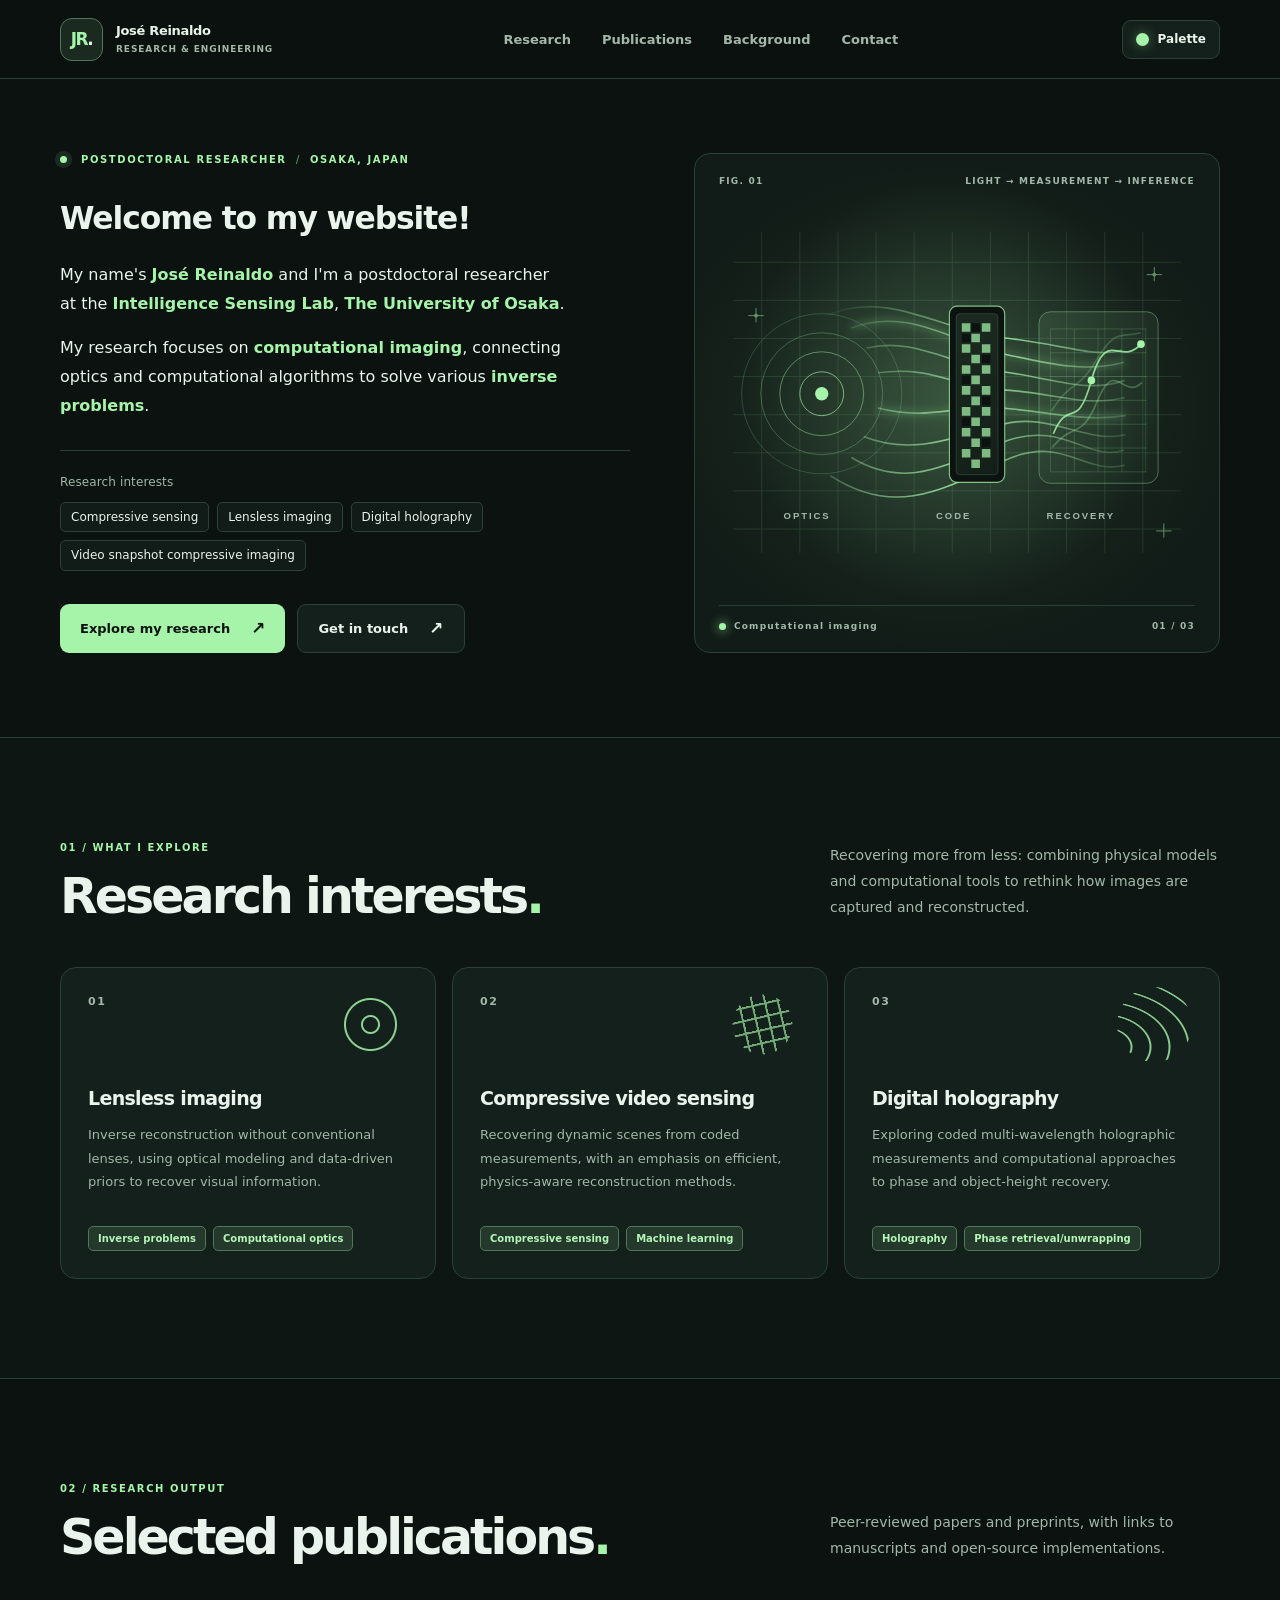
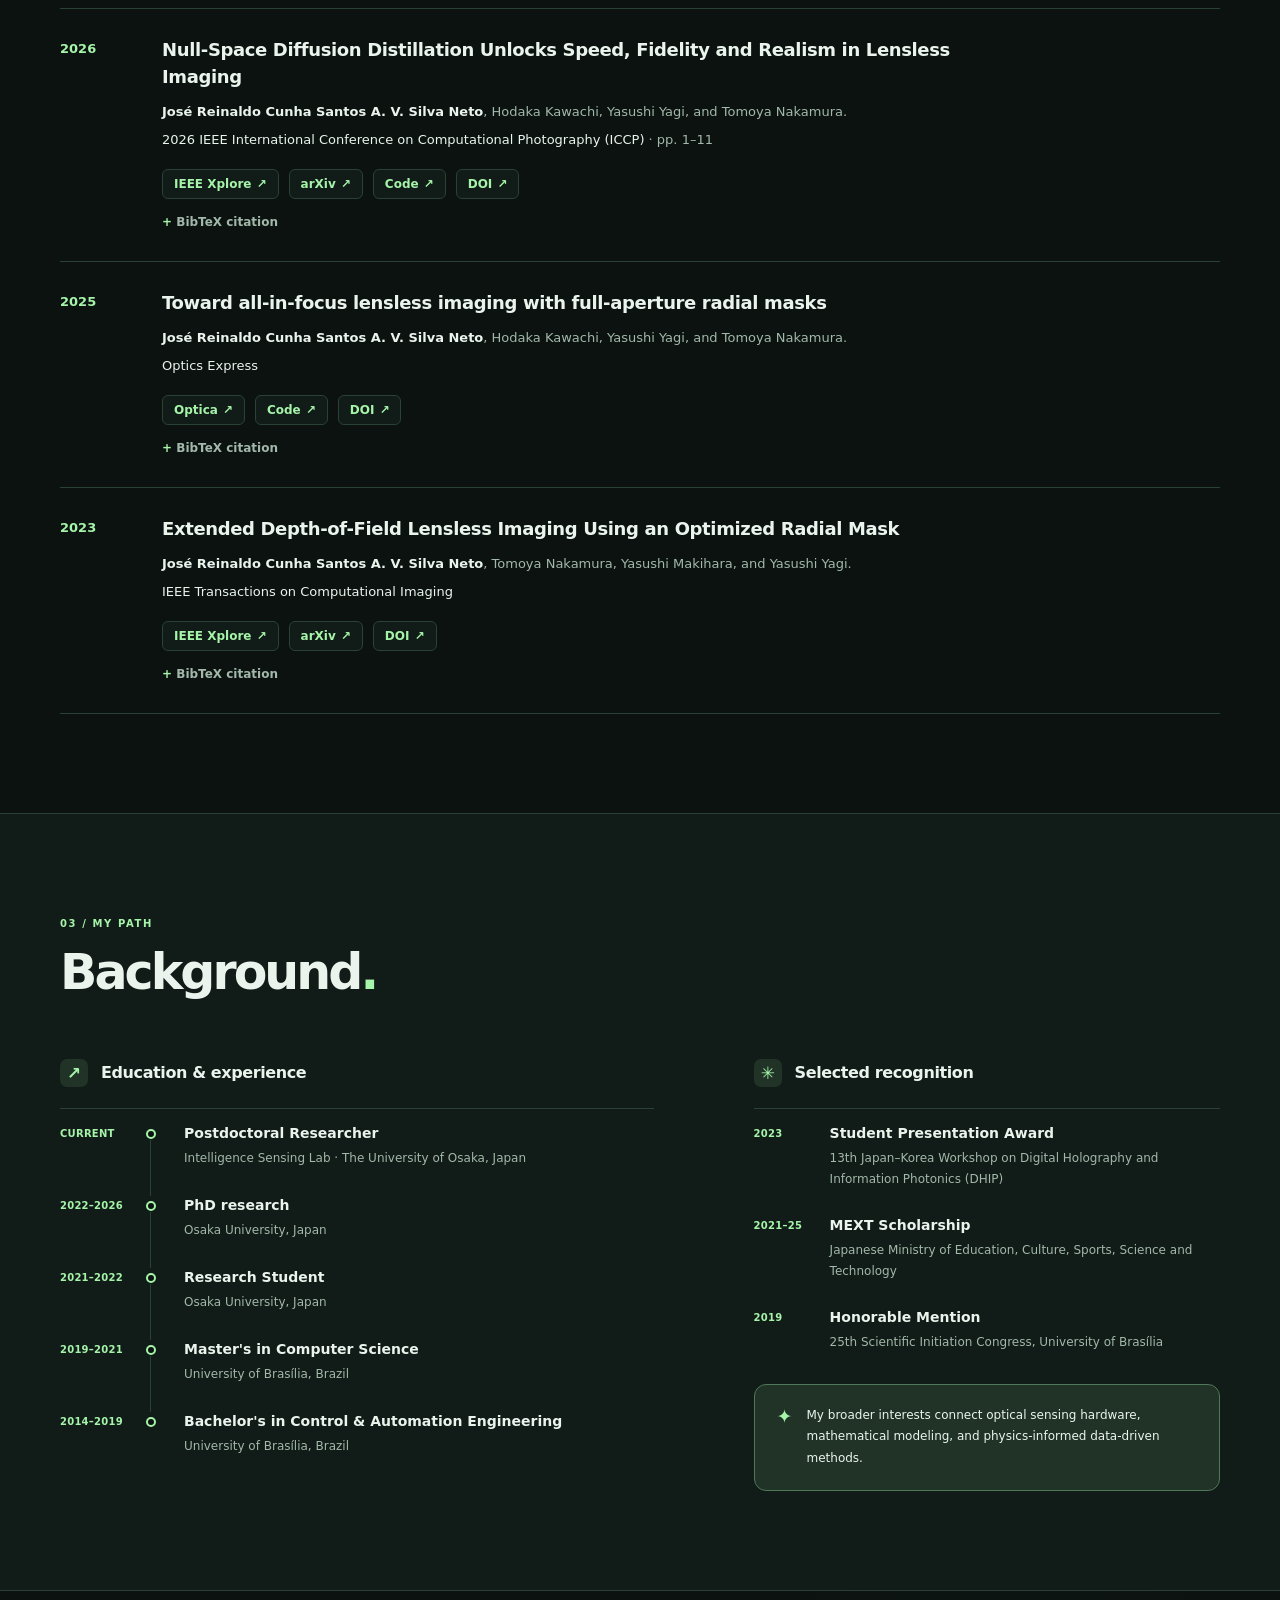
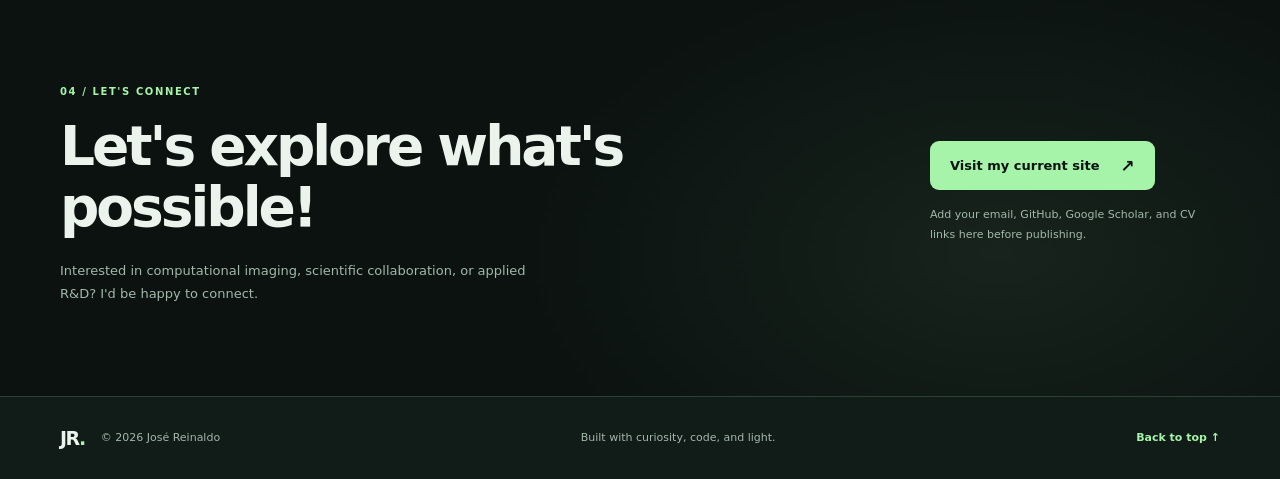
==== commit 830f9c2c: "Added highlighted publications" ====
--- a/index.html
+++ b/index.html
@@ -151,6 +151,65 @@
                 </details>
               </div>
             </article>
+
+            <article class="publication-row" id="radial-OptExp-2025">
+              <time class="publication-year" datetime="2025">2025</time>
+              <div class="publication-main">
+                <h3>Toward all-in-focus lensless imaging with full-aperture radial masks</h3>
+                <p class="publication-authors"><strong>José Reinaldo Cunha Santos A. V. Silva Neto</strong>, Hodaka Kawachi, Yasushi Yagi, and Tomoya Nakamura.</p>
+                <p class="publication-venue"><em>Optics Express</em></p>
+                <div class="publication-links" aria-label="Publication resources">
+                  <a href="https://opg.optica.org/oe/fulltext.cfm?uri=oe-33-23-48112" target="_blank" rel="noopener noreferrer">Optica <span aria-hidden="true">↗</span></a>
+<!--                  <a href="https://arxiv.org/abs/2303.11554" target="_blank" rel="noopener noreferrer">arXiv <span aria-hidden="true">↗</span></a>-->
+                  <a href="https://github.com/JRCSAVSN/FullRadialLenslessImaging" target="_blank" rel="noopener noreferrer">Code <span aria-hidden="true">↗</span></a>
+                  <a href="https://doi.org/10.1364/OE.576474" target="_blank" rel="noopener noreferrer">DOI <span aria-hidden="true">↗</span></a>
+                </div>
+                <details class="publication-citation">
+                  <summary>BibTeX citation</summary>
+                  <pre><code>@article{SilvaNeto:25,
+author = {Jose Reinaldo Cunha Santos A. V. Silva Neto and Hodaka Kawachi and Yasushi Yagi and Tomoya Nakamura},
+journal = {Opt. Express},
+number = {23},
+pages = {48112--48129},
+publisher = {Optica Publishing Group},
+title = {Toward all-in-focus lensless imaging with full-aperture radial masks},
+volume = {33},
+month = {Nov},
+year = {2025},
+url = {https://opg.optica.org/oe/abstract.cfm?URI=oe-33-23-48112},
+doi = {10.1364/OE.576474}
+}</code></pre>
+                </details>
+              </div>
+            </article>
+
+            <article class="publication-row" id="radial-tci-2023">
+              <time class="publication-year" datetime="2023">2023</time>
+              <div class="publication-main">
+                <h3>Extended Depth-of-Field Lensless Imaging Using an Optimized Radial Mask</h3>
+                <p class="publication-authors"><strong>José Reinaldo Cunha Santos A. V. Silva Neto</strong>, Tomoya Nakamura, Yasushi Makihara, and Yasushi Yagi.</p>
+                <p class="publication-venue"><em>IEEE Transactions on Computational Imaging</em></p>
+                <div class="publication-links" aria-label="Publication resources">
+                  <a href="https://ieeexplore.ieee.org/document/10268019/" target="_blank" rel="noopener noreferrer">IEEE Xplore <span aria-hidden="true">↗</span></a>
+                  <a href="https://arxiv.org/abs/2303.11554" target="_blank" rel="noopener noreferrer">arXiv <span aria-hidden="true">↗</span></a>
+<!--                  <a href="https://github.com/JRCSAVSN/NullSpaceDiffusionDistillation" target="_blank" rel="noopener noreferrer">Code <span aria-hidden="true">↗</span></a>-->
+                  <a href="https://doi.org/10.1109/TCI.2023.3318992" target="_blank" rel="noopener noreferrer">DOI <span aria-hidden="true">↗</span></a>
+                </div>
+                <details class="publication-citation">
+                  <summary>BibTeX citation</summary>
+                  <pre><code>@article{neto2023radial,
+  author={Silva Neto, José Reinaldo Cunha Santos A. V. and Nakamura, Tomoya and Makihara, Yasushi and Yagi, Yasushi},
+  journal={IEEE Transactions on Computational Imaging},
+  title={Extended Depth-of-Field Lensless Imaging Using an Optimized Radial Mask},
+  year={2023},
+  volume={9},
+  number={},
+  pages={857-868},
+  doi={10.1109/TCI.2023.3318992}
+}</code></pre>
+                </details>
+              </div>
+            </article>
           </div>
         </div>
       </section>
@@ -176,7 +235,7 @@
               <div class="award-item"><span class="award-year">2023</span><div><h4>Student Presentation Award</h4><p>13th Japan–Korea Workshop on Digital Holography and Information Photonics (DHIP)</p></div></div>
               <div class="award-item"><span class="award-year">2021–25</span><div><h4>MEXT Scholarship</h4><p>Japanese Ministry of Education, Culture, Sports, Science and Technology</p></div></div>
               <div class="award-item"><span class="award-year">2019</span><div><h4>Honorable Mention</h4><p>25th Scientific Initiation Congress, University of Brasília</p></div></div>
-              <div class="background-note"><span class="note-star">✦</span><p>My broader interests connect sensing hardware, mathematical modeling, and learning-based algorithms.</p></div>
+              <div class="background-note"><span class="note-star">✦</span><p>My broader interests connect optical sensing hardware, mathematical modeling, and physics-informed data-driven methods.</p></div>
             </div>
           </div>
         </div>
@@ -184,7 +243,7 @@
 
       <section class="contact-section" id="contact" aria-labelledby="contact-title">
         <div class="wrap contact-layout">
-          <div><span class="section-number contact-number">04 / LET'S CONNECT</span><h2 id="contact-title">Let's explore what's <em>possible.</em></h2><p>Interested in computational imaging, scientific collaboration, or applied R&amp;D? I'd be happy to connect.</p></div>
+          <div><span class="section-number contact-number">04 / LET'S CONNECT</span><h2 id="contact-title">Let's explore what's possible!</h2><p>Interested in computational imaging, scientific collaboration, or applied R&amp;D? I'd be happy to connect.</p></div>
           <div class="contact-action">
             <!-- Replace these draft placeholders with your actual email and profile URLs. -->
             <a class="button contact-button" href="https://sites.google.com/view/josevieira/home" target="_blank" rel="noopener noreferrer">Visit my current site <span aria-hidden="true">↗</span></a>
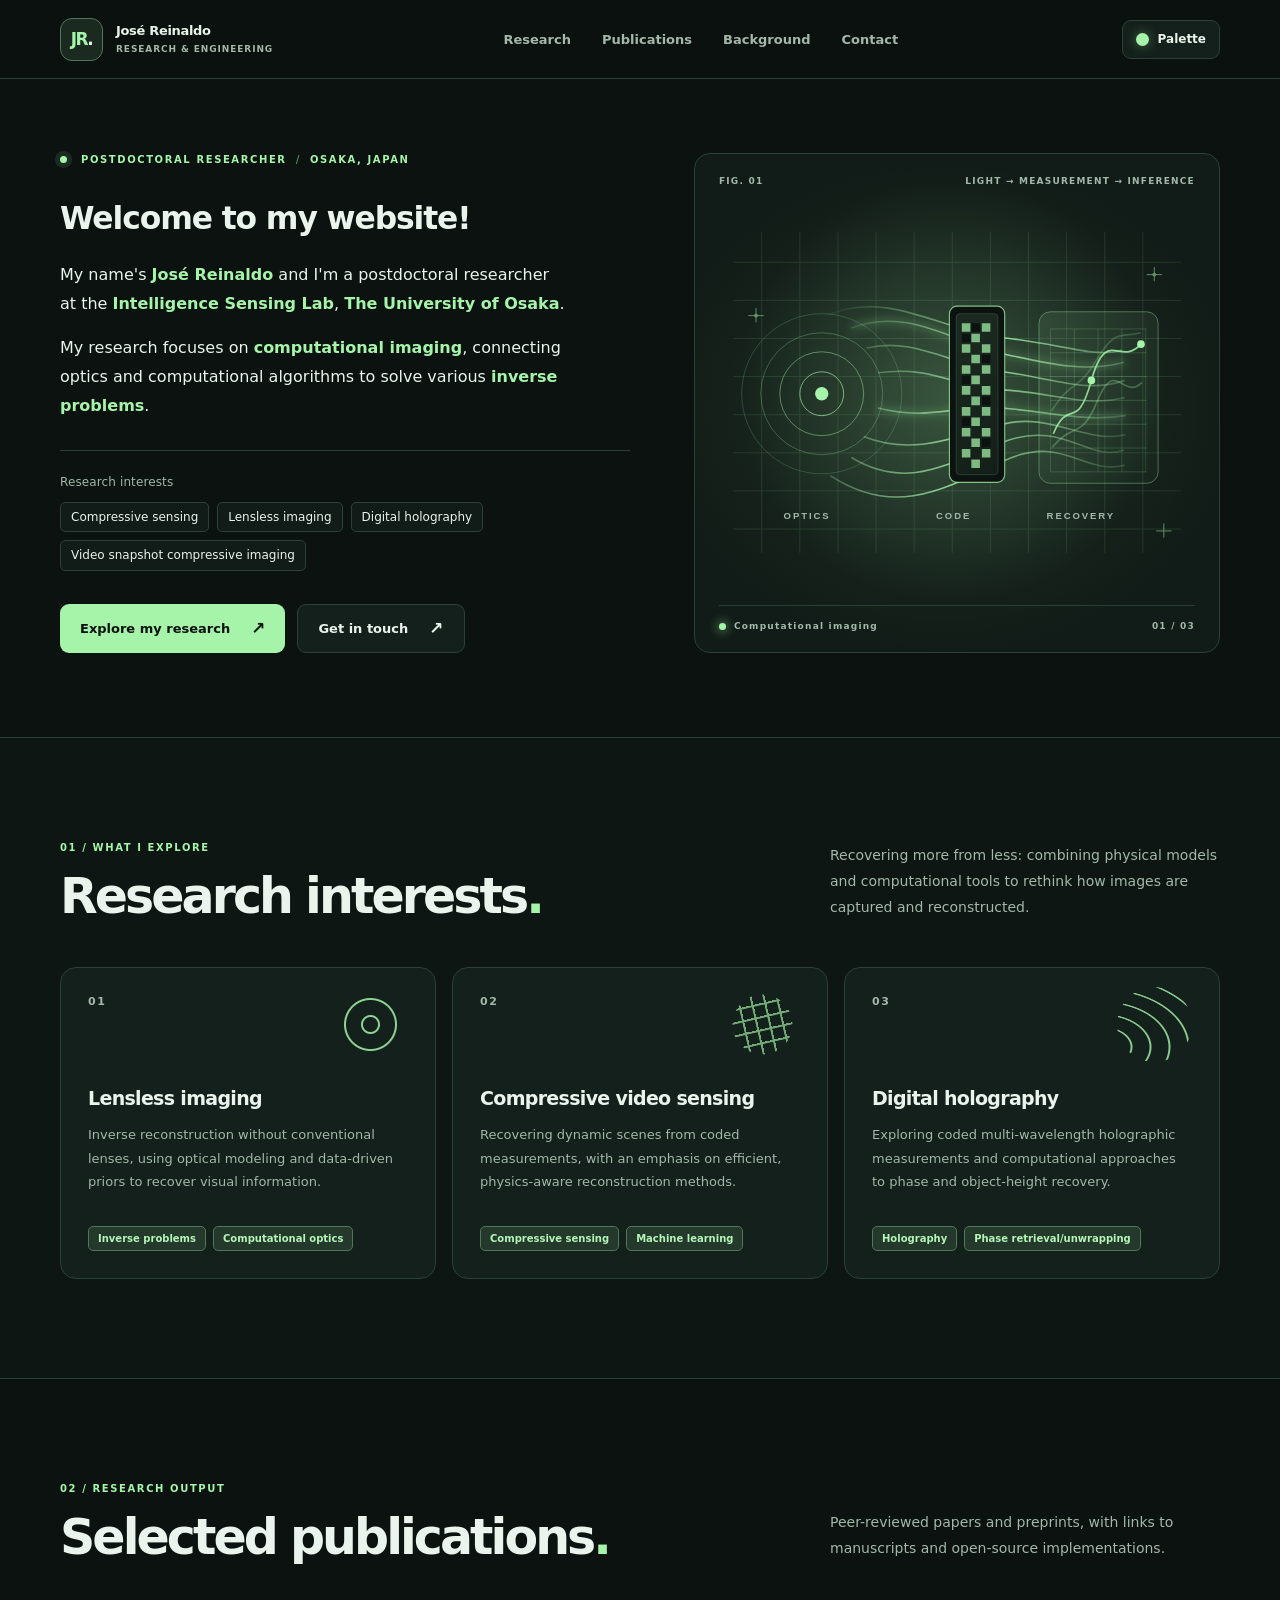
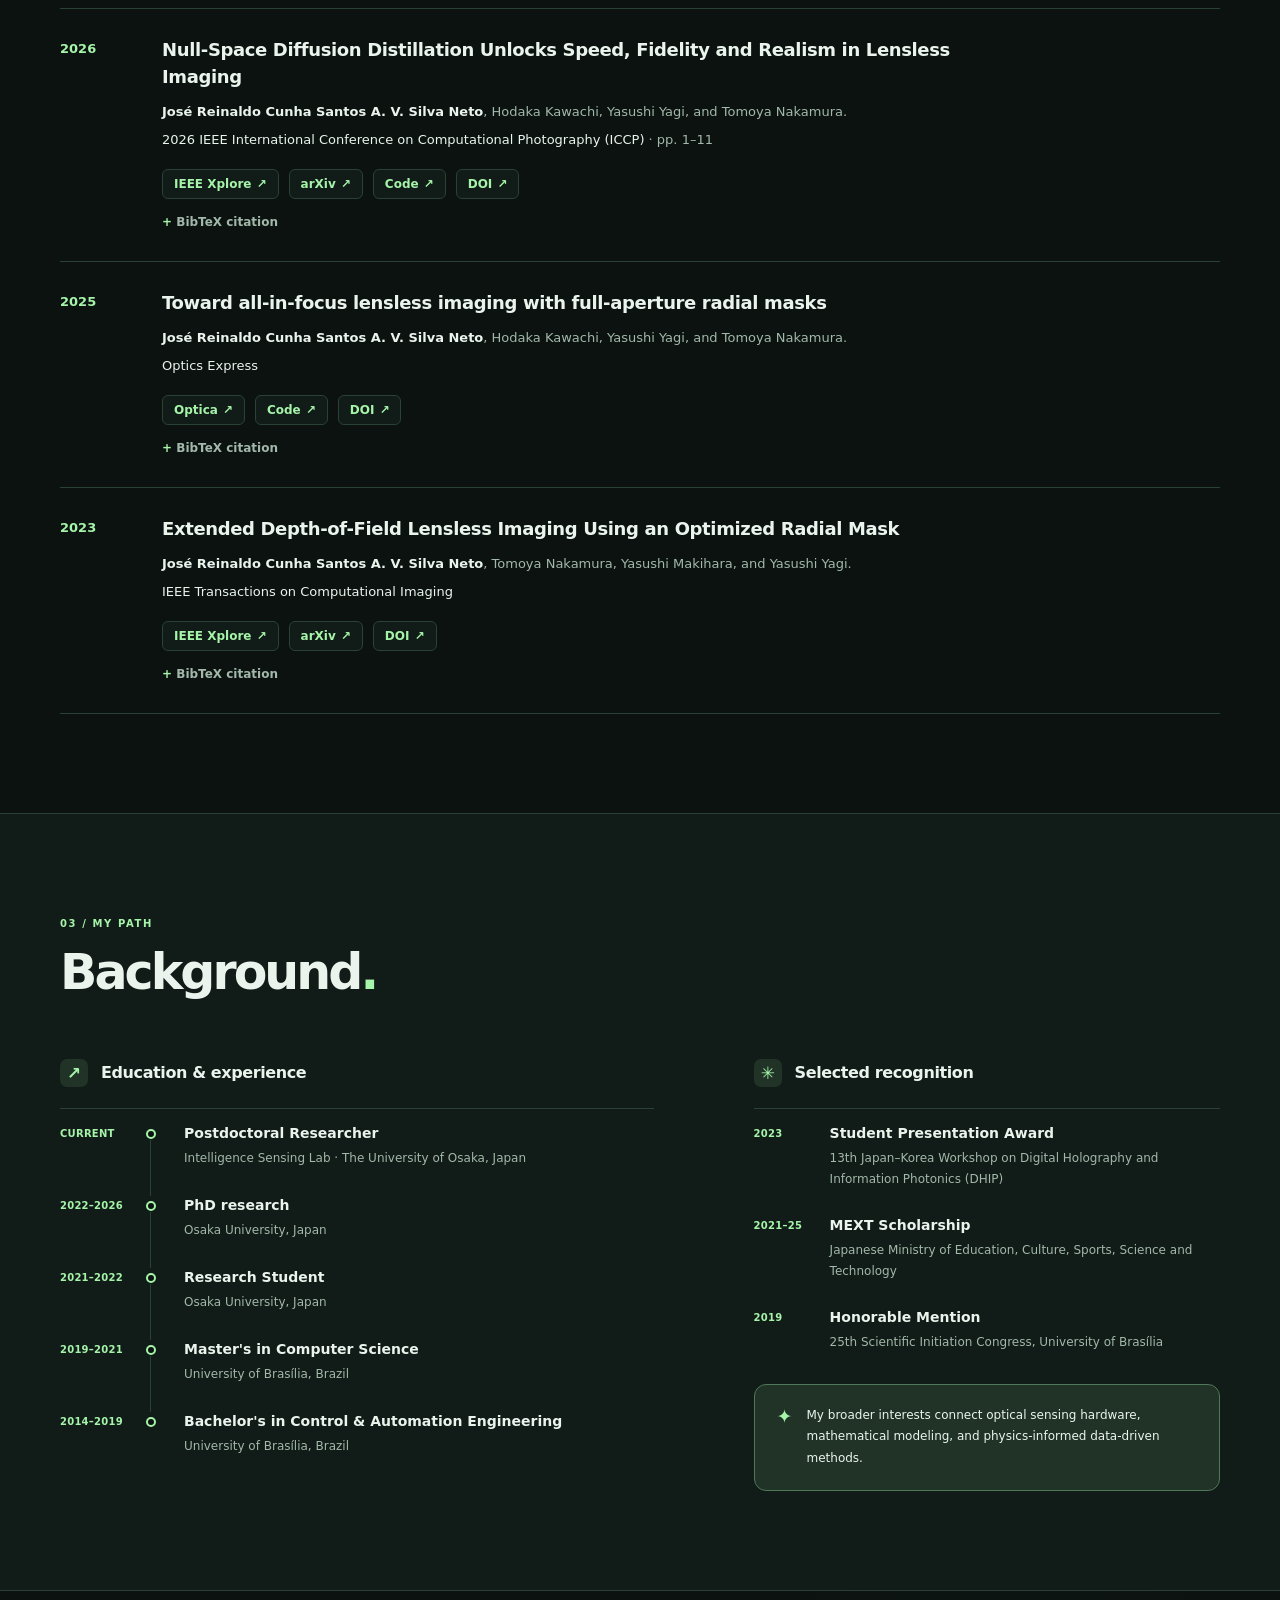
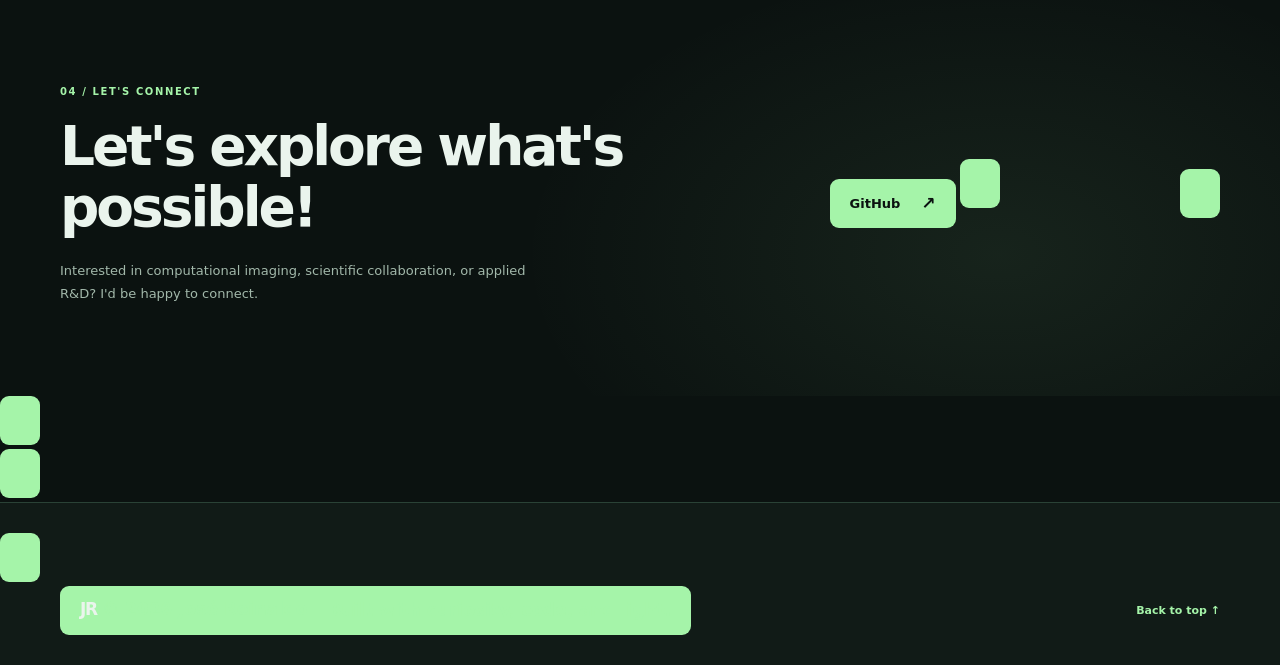
==== commit bc202914: "Updated Palette menu" ====
--- a/index.html
+++ b/index.html
@@ -245,9 +245,11 @@
         <div class="wrap contact-layout">
           <div><span class="section-number contact-number">04 / LET'S CONNECT</span><h2 id="contact-title">Let's explore what's possible!</h2><p>Interested in computational imaging, scientific collaboration, or applied R&amp;D? I'd be happy to connect.</p></div>
           <div class="contact-action">
-            <!-- Replace these draft placeholders with your actual email and profile URLs. -->
-            <a class="button contact-button" href="https://sites.google.com/view/josevieira/home" target="_blank" rel="noopener noreferrer">Visit my current site <span aria-hidden="true">↗</span></a>
-            <p class="contact-draft-note">Add your email, GitHub, Google Scholar, and CV links here before publishing.</p>
+<!--            &lt;!&ndash; Replace these draft placeholders with your actual email and profile URLs. &ndash;&gt;-->
+<!--            <a class="button contact-button" href="https://sites.google.com/view/josevieira/home" target="_blank" rel="noopener noreferrer">Visit my current site <span aria-hidden="true">↗</span></a>-->
+<!--            <p class="contact-draft-note">Add your email, GitHub, Google Scholar, and CV links here before publishing.</p>-->
+            <a class="button contact-button" href="https://github.com/JRCSAVSN" target="_blank" rel="noopener noreferrer"> GitHub <span aria-hidden="true">↗</span></a>
+            <a class="button contact-button" href="https://"
           </div>
         </div>
       </section>
@@ -257,7 +259,7 @@
   <!-- The palette editor changes colors in this browser only. It never publishes automatically. -->
   <aside class="palette-panel" id="palette-panel" aria-label="Color palette editor" hidden>
     <div class="panel-top"><div><p class="panel-eyebrow">Design playground</p><h2>Color palette</h2></div><button type="button" class="close-panel" id="palette-close" aria-label="Close palette editor">×</button></div>
-    <p class="panel-description">Try a preset or tune individual colors. Changes are previewed instantly and saved in this browser.</p>
+    <p class="panel-description">Try a preset or tune individual colors!</p>
     <span class="panel-label">Starting palettes</span>
     <div class="palette-presets" role="group" aria-label="Palette presets">
 <!--      <button type="button" class="preset" data-preset="phosphor"><span class="preset-dot" style="&#45;&#45;swatch:#a5f4a9;&#45;&#45;swatch-bg:#0b1210"></span>Phosphor</button>-->
@@ -276,7 +278,7 @@
       <div class="color-row"><label for="hex-accent">Green accent</label><input class="color-chip" id="color-accent" type="color" data-color="accent" aria-label="Choose accent color"><input class="color-hex" id="hex-accent" type="text" data-hex="accent" maxlength="7" spellcheck="false" aria-label="Accent hex color"></div>
       <div class="color-row"><label for="hex-border">Outlines</label><input class="color-chip" id="color-border" type="color" data-color="border" aria-label="Choose outline color"><input class="color-hex" id="hex-border" type="text" data-hex="border" maxlength="7" spellcheck="false" aria-label="Border hex color"></div>
     </div>
-    <div class="palette-actions"><button type="button" class="palette-action copy" id="copy-palette">Copy CSS colors</button><button type="button" class="palette-action" id="reset-palette">Reset</button></div>
+<!--    <div class="palette-actions"><button type="button" class="palette-action copy" id="copy-palette">Copy CSS colors</button><button type="button" class="palette-action" id="reset-palette">Reset</button></div>-->
     <p class="palette-feedback" id="palette-feedback" role="status" aria-live="polite">Try different color schemes!</p>
   </aside>
 </body>
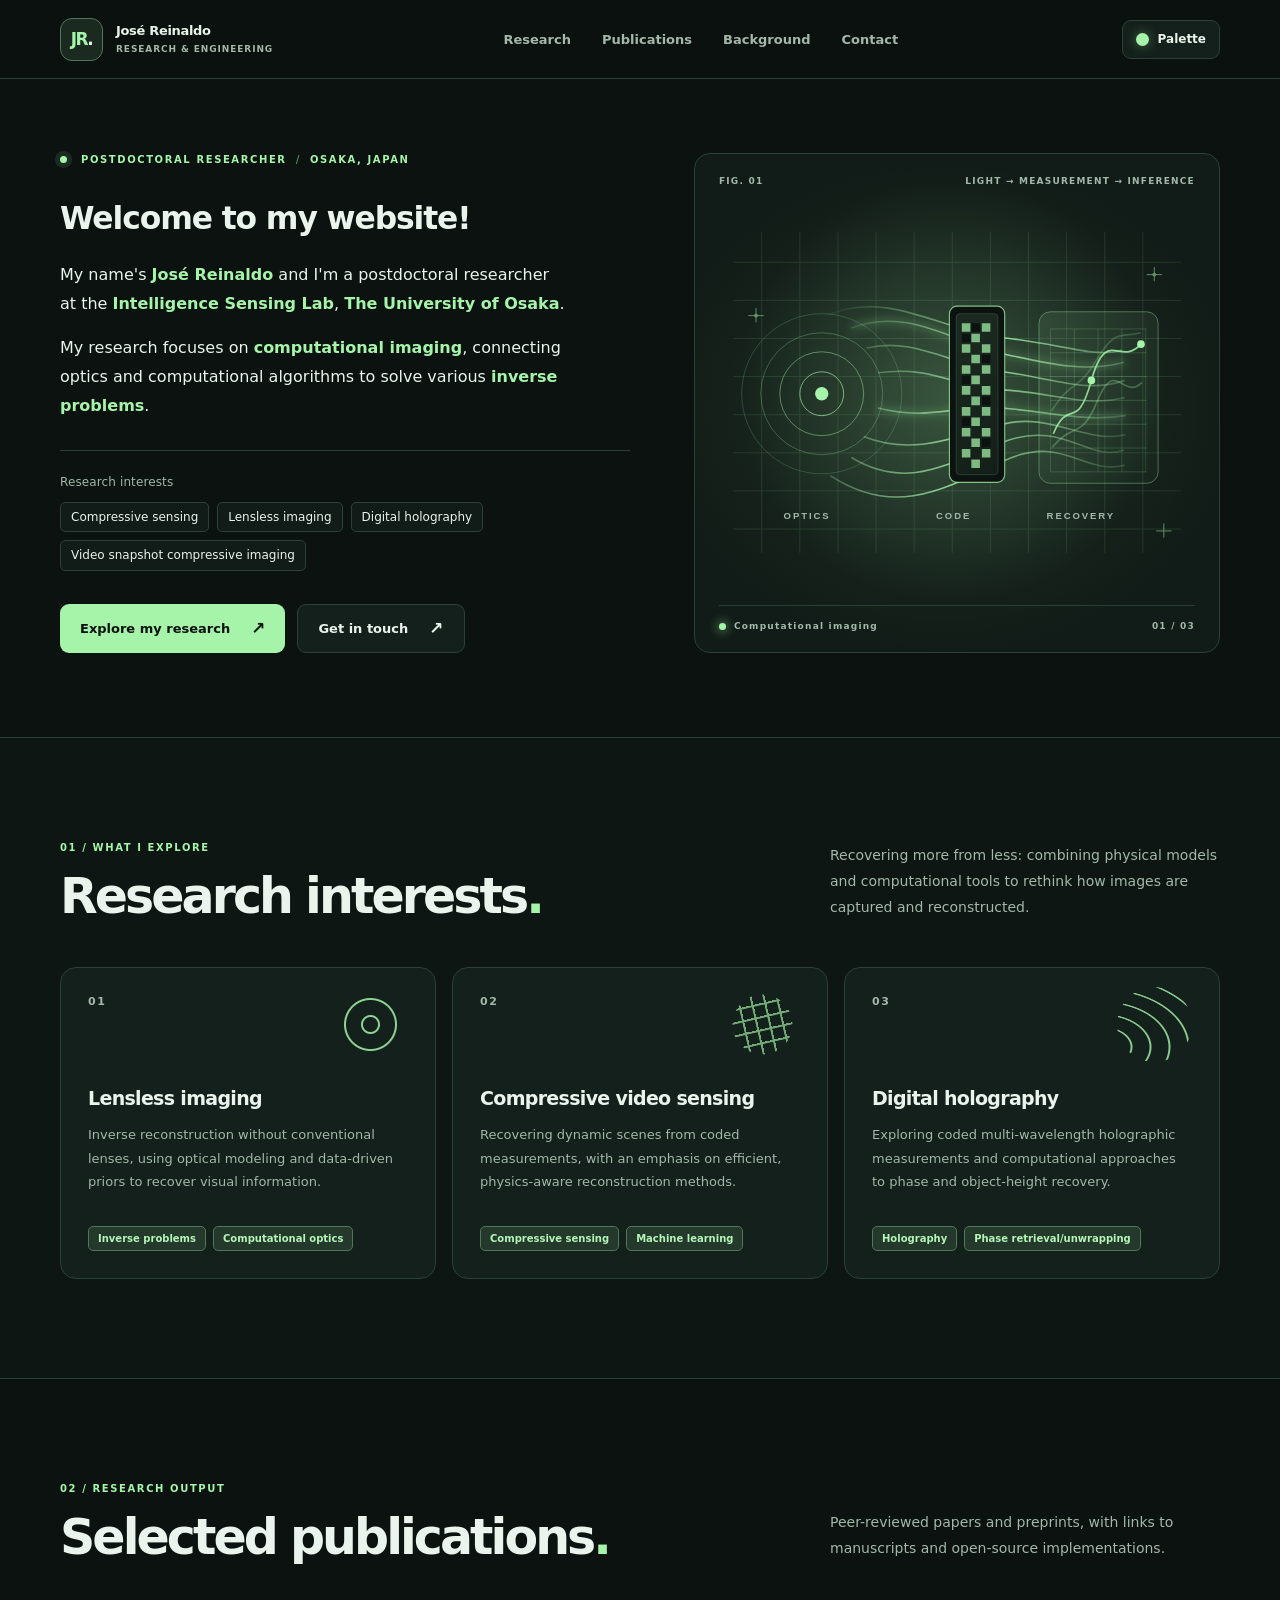
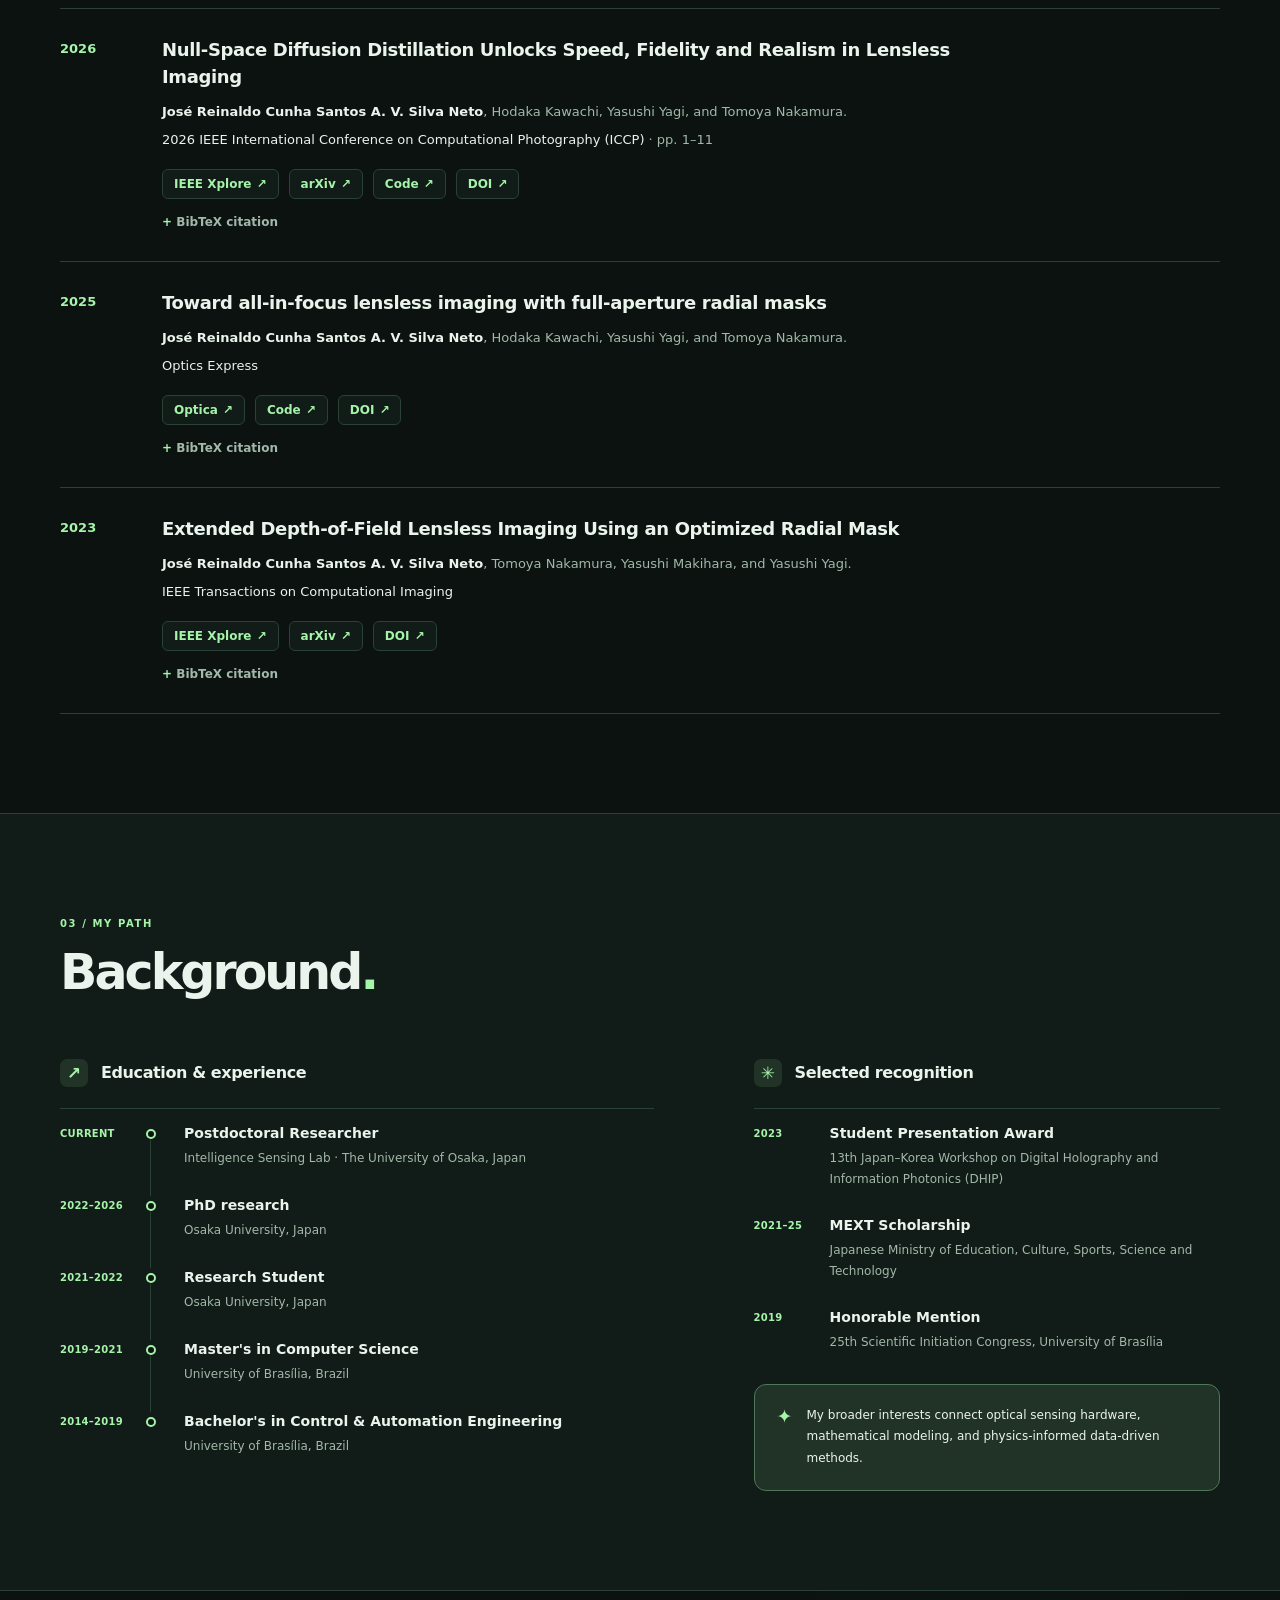
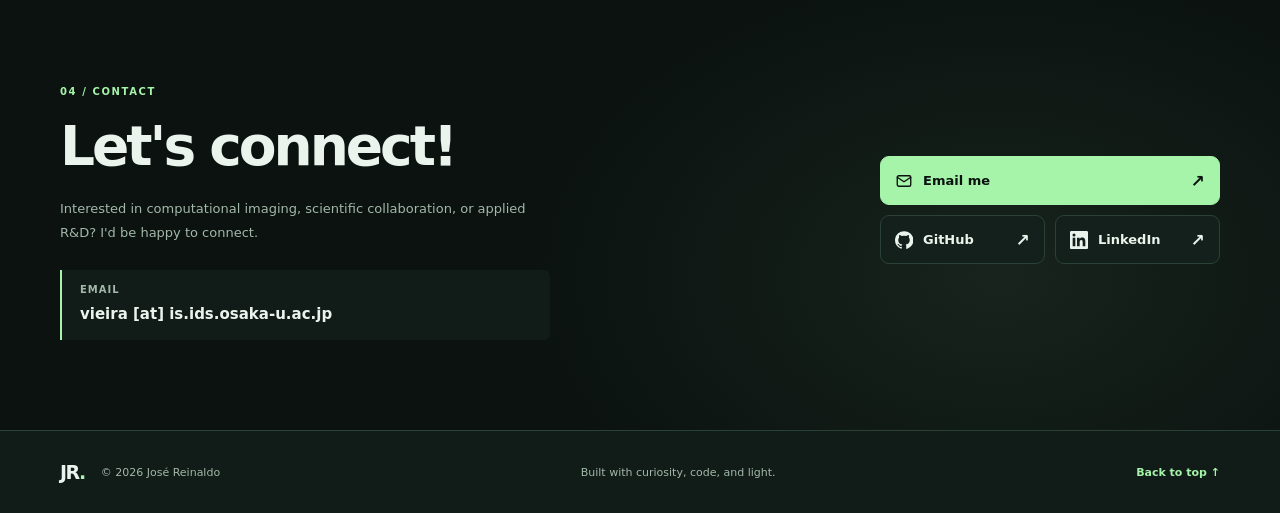
==== commit 72be7a65: "Updated contacts section" ====
--- a/index.html
+++ b/index.html
@@ -243,14 +243,67 @@
 
       <section class="contact-section" id="contact" aria-labelledby="contact-title">
         <div class="wrap contact-layout">
-          <div><span class="section-number contact-number">04 / LET'S CONNECT</span><h2 id="contact-title">Let's explore what's possible!</h2><p>Interested in computational imaging, scientific collaboration, or applied R&amp;D? I'd be happy to connect.</p></div>
-          <div class="contact-action">
-<!--            &lt;!&ndash; Replace these draft placeholders with your actual email and profile URLs. &ndash;&gt;-->
-<!--            <a class="button contact-button" href="https://sites.google.com/view/josevieira/home" target="_blank" rel="noopener noreferrer">Visit my current site <span aria-hidden="true">↗</span></a>-->
-<!--            <p class="contact-draft-note">Add your email, GitHub, Google Scholar, and CV links here before publishing.</p>-->
-            <a class="button contact-button" href="https://github.com/JRCSAVSN" target="_blank" rel="noopener noreferrer"> GitHub <span aria-hidden="true">↗</span></a>
-            <a class="button contact-button" href="https://"
-          </div>
+          <div>
+            <span class="section-number contact-number">04 / CONTACT</span>
+            <h2 id="contact-title">Let's connect!</h2>
+            <p>Interested in computational imaging, scientific collaboration, or applied R&amp;D? I'd be happy to connect.</p>
+            <div class="contact-wemail">
+              <span class="contact-wemail-label">EMAIL</span>
+              <span class="contact-wemail-address">
+                vieira <span class="wemail-highlight">[at]</span>
+                is.ids.osaka-u.ac.jp
+              </span>
+            </div>
+          </div>
+
+
+            <div class="contact-action">
+              <div class="contact-links">
+
+                <!-- Email -->
+                <a class="button contact-button contact-email"
+                   href="mailto:vieira@is.ids.osaka-u.ac.jp">
+                  <svg class="contact-icon" viewBox="0 0 24 24"
+                       fill="none" stroke="currentColor"
+                       stroke-width="1.8"
+                       stroke-linecap="round"
+                       stroke-linejoin="round"
+                       aria-hidden="true">
+                    <rect x="3" y="5" width="18" height="14" rx="2"/>
+                    <path d="m3 7 9 6 9-6"/>
+                  </svg>
+                  Email me
+                  <span class="contact-arrow" aria-hidden="true">↗</span>
+                </a>
+
+                <!-- GitHub -->
+                <a class="button contact-button contact-secondary"
+                   href="https://github.com/JRCSAVSN"
+                   target="_blank" rel="noopener noreferrer">
+                  <svg class="contact-icon" viewBox="0 0 24 24"
+                       fill="currentColor" aria-hidden="true">
+                    <path d="M12 .3a12 12 0 0 0-3.79 23.38c.6.11.82-.26.82-.58v-2.04c-3.34.73-4.04-1.42-4.04-1.42-.55-1.39-1.33-1.76-1.33-1.76-1.09-.74.08-.73.08-.73 1.21.08 1.84 1.24 1.84 1.24 1.07 1.83 2.81 1.3 3.49.99.11-.77.42-1.3.76-1.6-2.66-.3-5.46-1.33-5.46-5.93 0-1.31.47-2.38 1.24-3.22-.13-.3-.54-1.52.11-3.18 0 0 1-.32 3.3 1.23a11.5 11.5 0 0 1 6 0c2.28-1.55 3.28-1.23 3.28-1.23.65 1.66.24 2.88.12 3.18.77.84 1.23 1.91 1.23 3.22 0 4.61-2.8 5.63-5.48 5.92.42.36.81 1.1.81 2.22v3.29c0 .31.21.69.83.57A12 12 0 0 0 12 .3Z"/>
+                  </svg>
+                  GitHub
+                  <span class="contact-arrow" aria-hidden="true">↗</span>
+                </a>
+
+                <!-- LinkedIn -->
+                <a class="button contact-button contact-secondary"
+                   href="https://www.linkedin.com/in/josercsavsneto/"
+                   target="_blank" rel="noopener noreferrer">
+                  <svg class="contact-icon" viewBox="0 0 24 24"
+                       fill="currentColor" aria-hidden="true">
+                    <path d="M20.45 20.45H16.9v-5.57c0-1.33-.03-3.04-1.85-3.04-1.85 0-2.14 1.45-2.14 2.94v5.67H9.35V9h3.41v1.56h.05c.48-.9 1.64-1.85 3.37-1.85 3.6 0 4.27 2.37 4.27 5.46v6.28ZM5.34 7.43a2.06 2.06 0 1 1 0-4.12 2.06 2.06 0 0 1 0 4.12Zm1.78 13.02H3.56V9h3.56v11.45ZM22.23 0H1.77C.79 0 0 .77 0 1.73v20.54C0 23.23.79 24 1.77 24h20.45c.98 0 1.78-.77 1.78-1.73V1.73C24 .77 23.2 0 22.23 0Z"/>
+                  </svg>
+                  LinkedIn
+                  <span class="contact-arrow" aria-hidden="true">↗</span>
+                </a>
+
+              </div>
+            </div>
+
+
         </div>
       </section>
     </main>
--- a/styles.css
+++ b/styles.css
@@ -140,8 +140,17 @@
 .contact-section h2 { font-size: clamp(34px, 4.5vw, 55px); letter-spacing: -.055em; max-width: 590px; line-height: 1.12; margin: 17px 0 20px; }
 .contact-section h2 em { font-family: Georgia, serif; color: var(--accent); font-weight: 400; }
 .contact-section p { color: var(--muted); line-height: 1.8; font-size: 13px; max-width: 490px; margin: 0; }
-.contact-action { max-width: 290px; }
-.contact-button { background: var(--accent); color: var(--bg); white-space: nowrap; }
+.contact-action { width: min(100%, 340px);flex-shrink: 0; }
+
+.contact-button {  min-width: 0;  width: 100%;  justify-content: flex-start;  gap: 10px;  padding: 12px 14px;  white-space: nowrap;}
+.contact-icon {  width: 18px;  height: 18px;  flex-shrink: 0;}
+.contact-arrow {  margin-left: auto;}
+/* Primary button */
+.contact-email {  grid-column: 1 / -1;  background: var(--accent);  color: var(--bg);  border: 1px solid var(--accent);}
+/* Secondary buttons */
+.contact-secondary {  background: var(--surface);  color: var(--text);  border: 1px solid var(--border);}
+.contact-secondary:hover {  border-color: var(--accent-line);  background: var(--accent-soft);}
+.contact-links {  display: grid;  grid-template-columns: repeat(2, minmax(0, 1fr));  gap: 10px;}
 .contact-draft-note { margin-top: 15px !important; font-size: 11px !important; }
 .site-footer { padding: 30px 0; background: var(--surface-muted); border-top: 1px solid var(--border); }
 .footer-layout, .footer-layout > div { display: flex; align-items: center; gap: 16px; }
@@ -149,6 +158,11 @@
 .footer-name { color: var(--text); font-size: 19px; font-weight: 800; letter-spacing: -.08em; }
 .footer-name span, .footer-layout a { color: var(--accent); }
 .footer-layout a { font-weight: 700; }
+.contact-wemail {  margin-top: 26px;  padding: 14px 18px;  border-left: 2px solid var(--accent);  background: var(--surface-muted);  border-radius: 0 6px 6px 0;}
+.contact-wemail-label {  display: block;  color: var(--muted);  font-size: 10px;  font-weight: 700;  letter-spacing: 0.1em;  margin-bottom: 7px;}
+.contact-wemail-address {  display: block;  color: var(--text);  font-size: 15px;  font-weight: 550;  line-height: 1.6;  overflow-wrap: anywhere;}
+.email-highlight {  color: var(--accent);  font-weight: 700;}
+
 
 /* Color playground: a useful temporary design tool, not a publishing dependency. */
 .palette-panel[hidden] { display: none; }
@@ -206,7 +220,7 @@
   .compact-heading { margin-bottom: 39px; }
   .contact-section { padding-block: 72px; }
   .contact-layout { flex-direction: column; align-items: start; gap: 29px; }
-  .contact-action { max-width: 100%; }
+  .contact-action { width: min(100%, 340px);flex-shrink: 0; }
   .footer-layout { flex-wrap: wrap; gap: 18px; }
   .palette-panel { top: 75px; right: 16px; max-height: calc(100dvh - 90px); }
 }
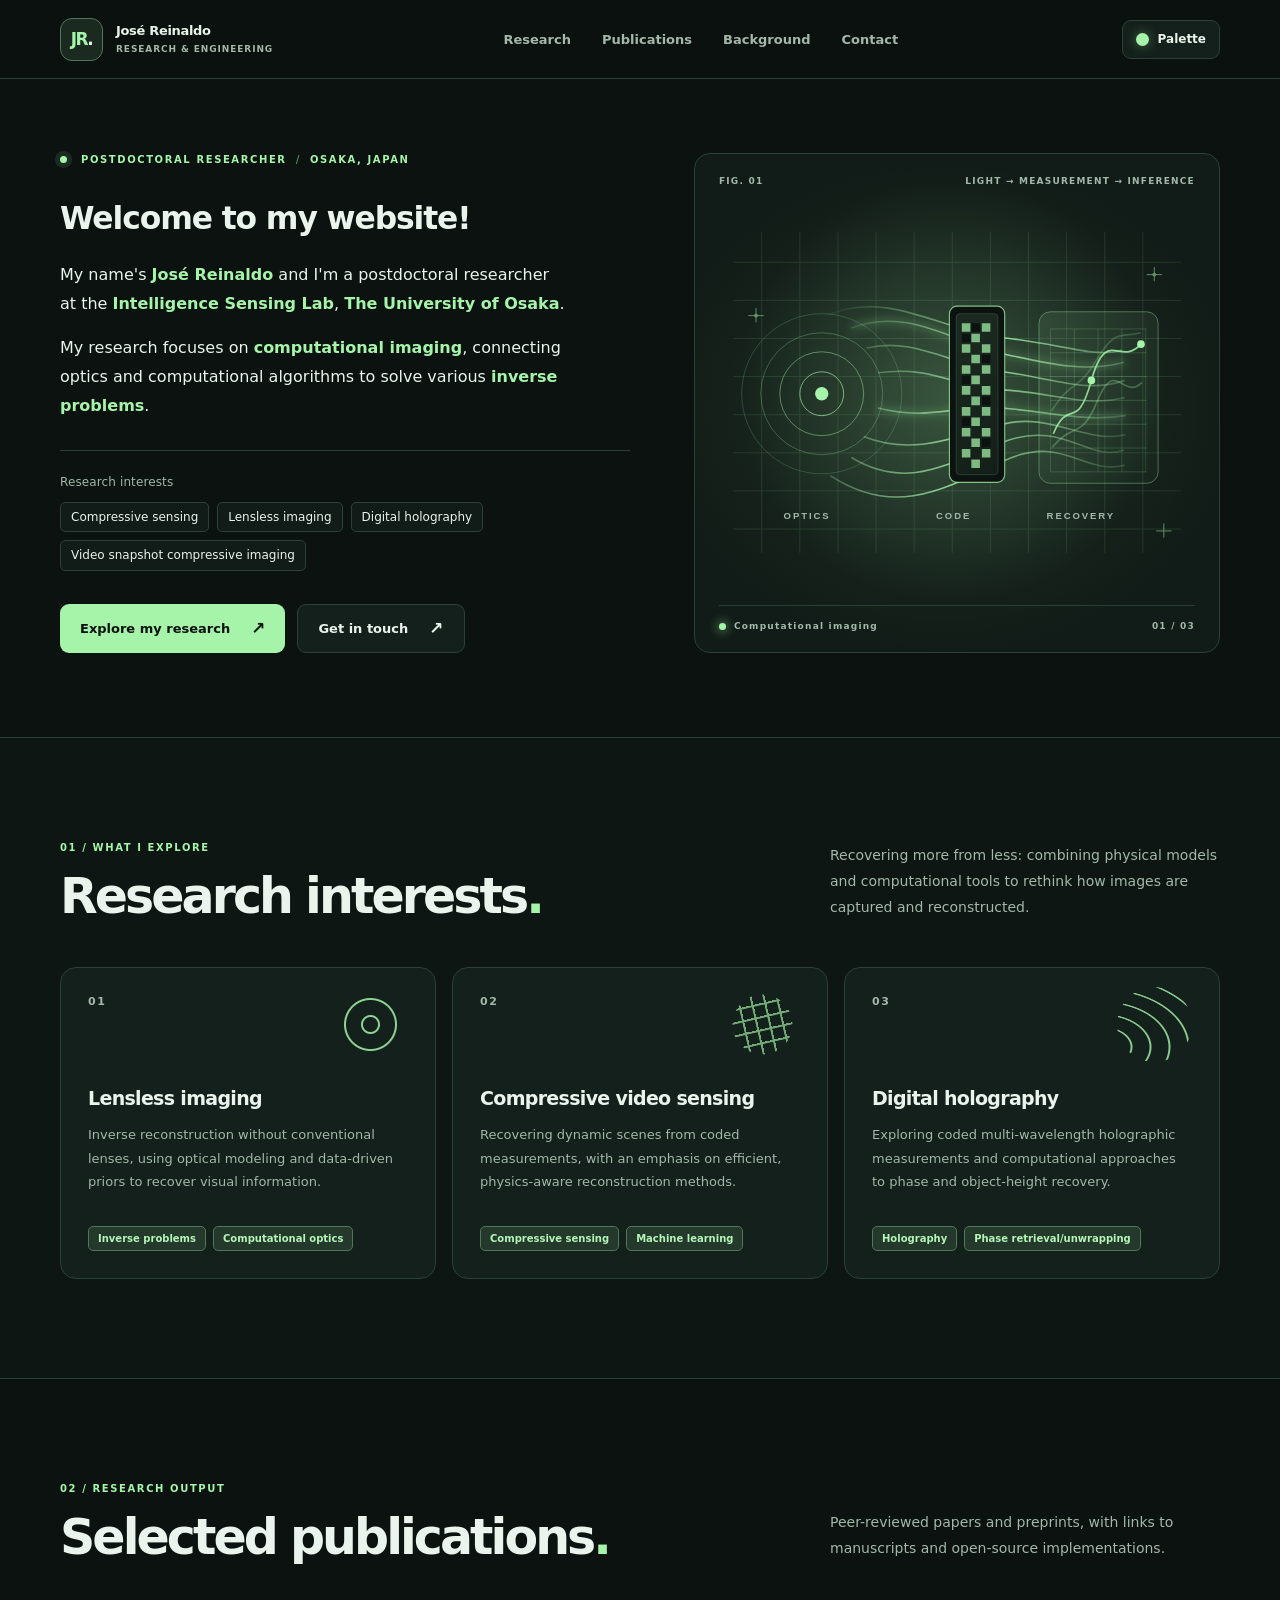
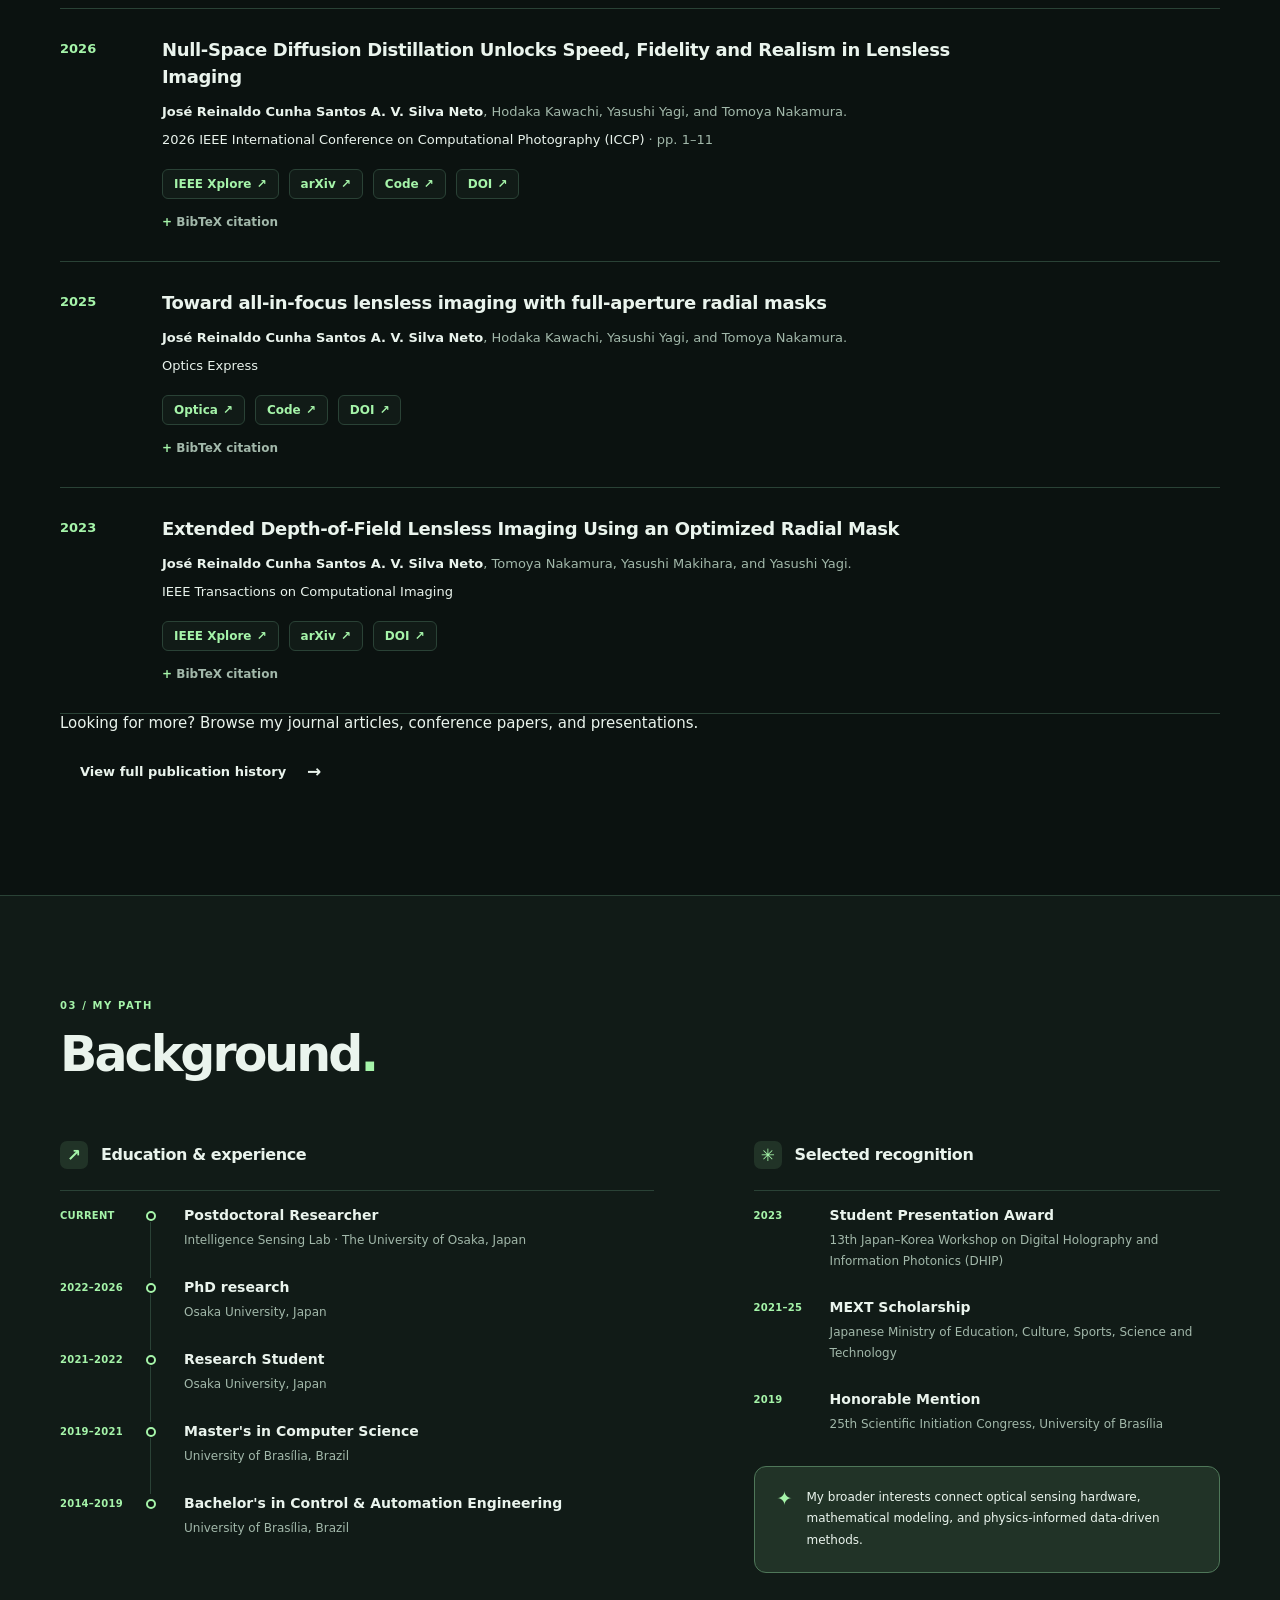
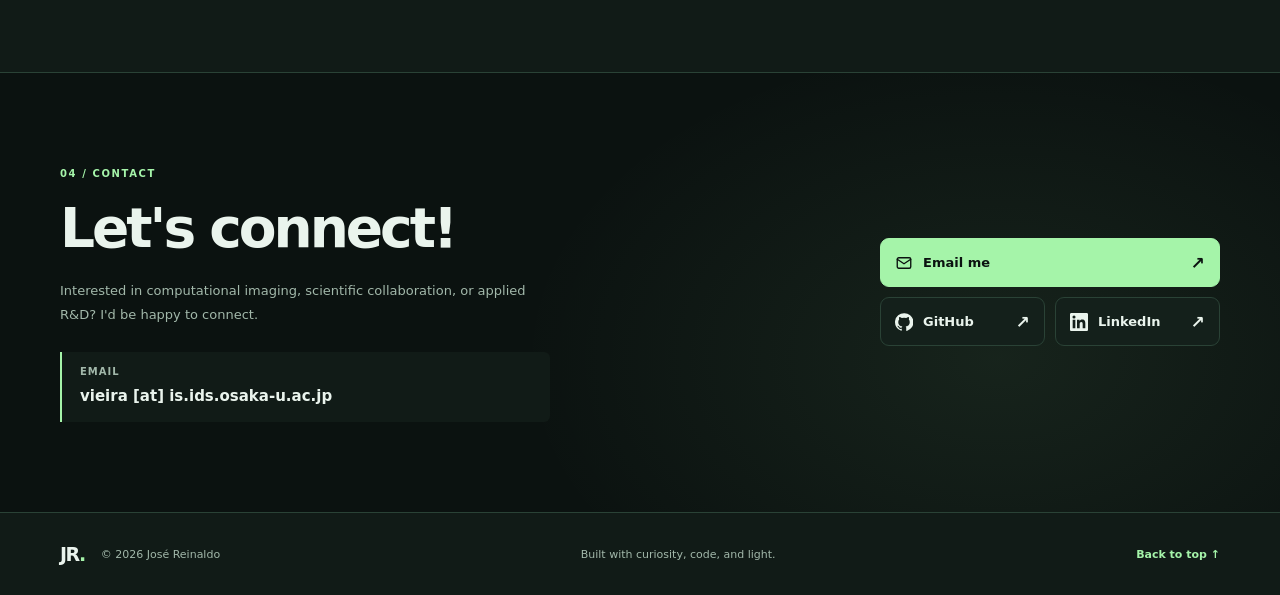
==== commit d07b07c2: "Link selected publications to full history" ====
--- a/index.html
+++ b/index.html
@@ -211,6 +211,10 @@
               </div>
             </article>
           </div>
+          <div class="publication-more">
+            <p>Looking for more? Browse my journal articles, conference papers, and presentations.</p>
+            <a class="button publication-more-link" href="publications.html">View full publication history <span aria-hidden="true">→</span></a>
+          </div>
         </div>
       </section>
 
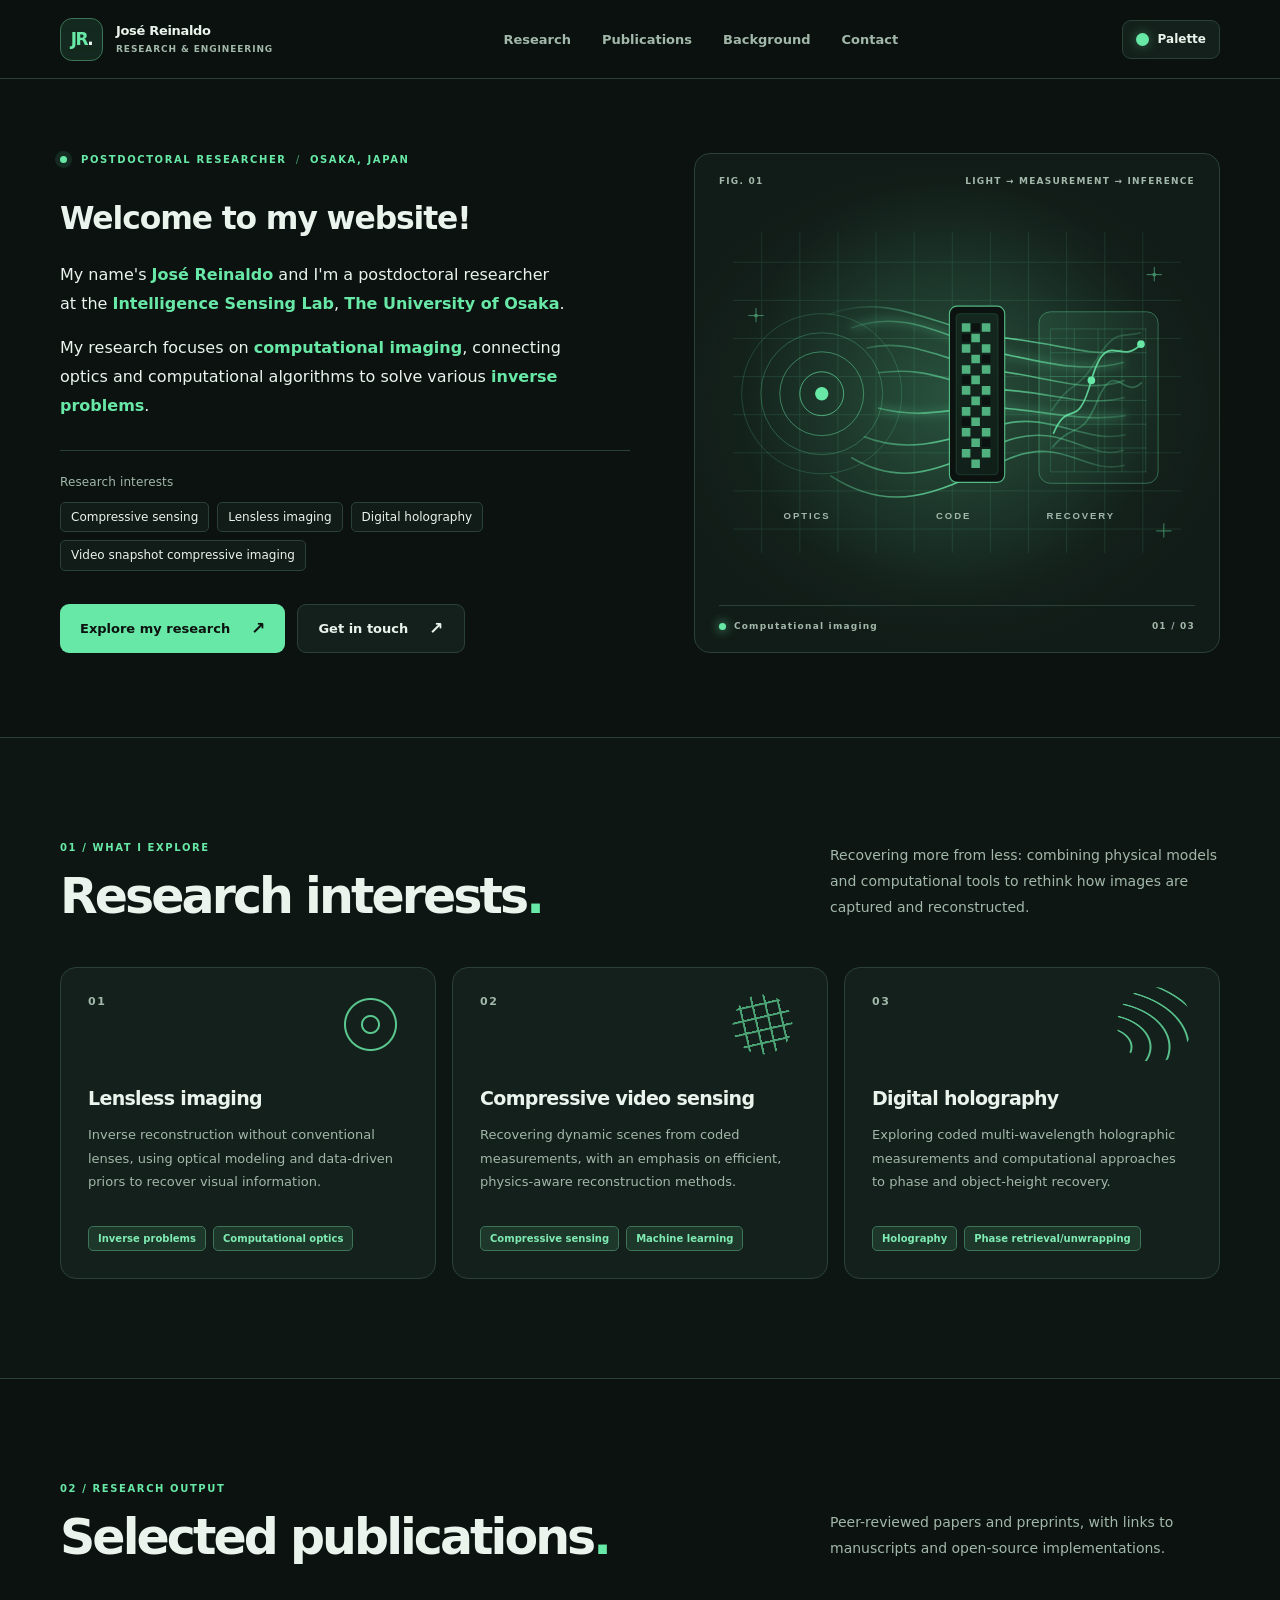
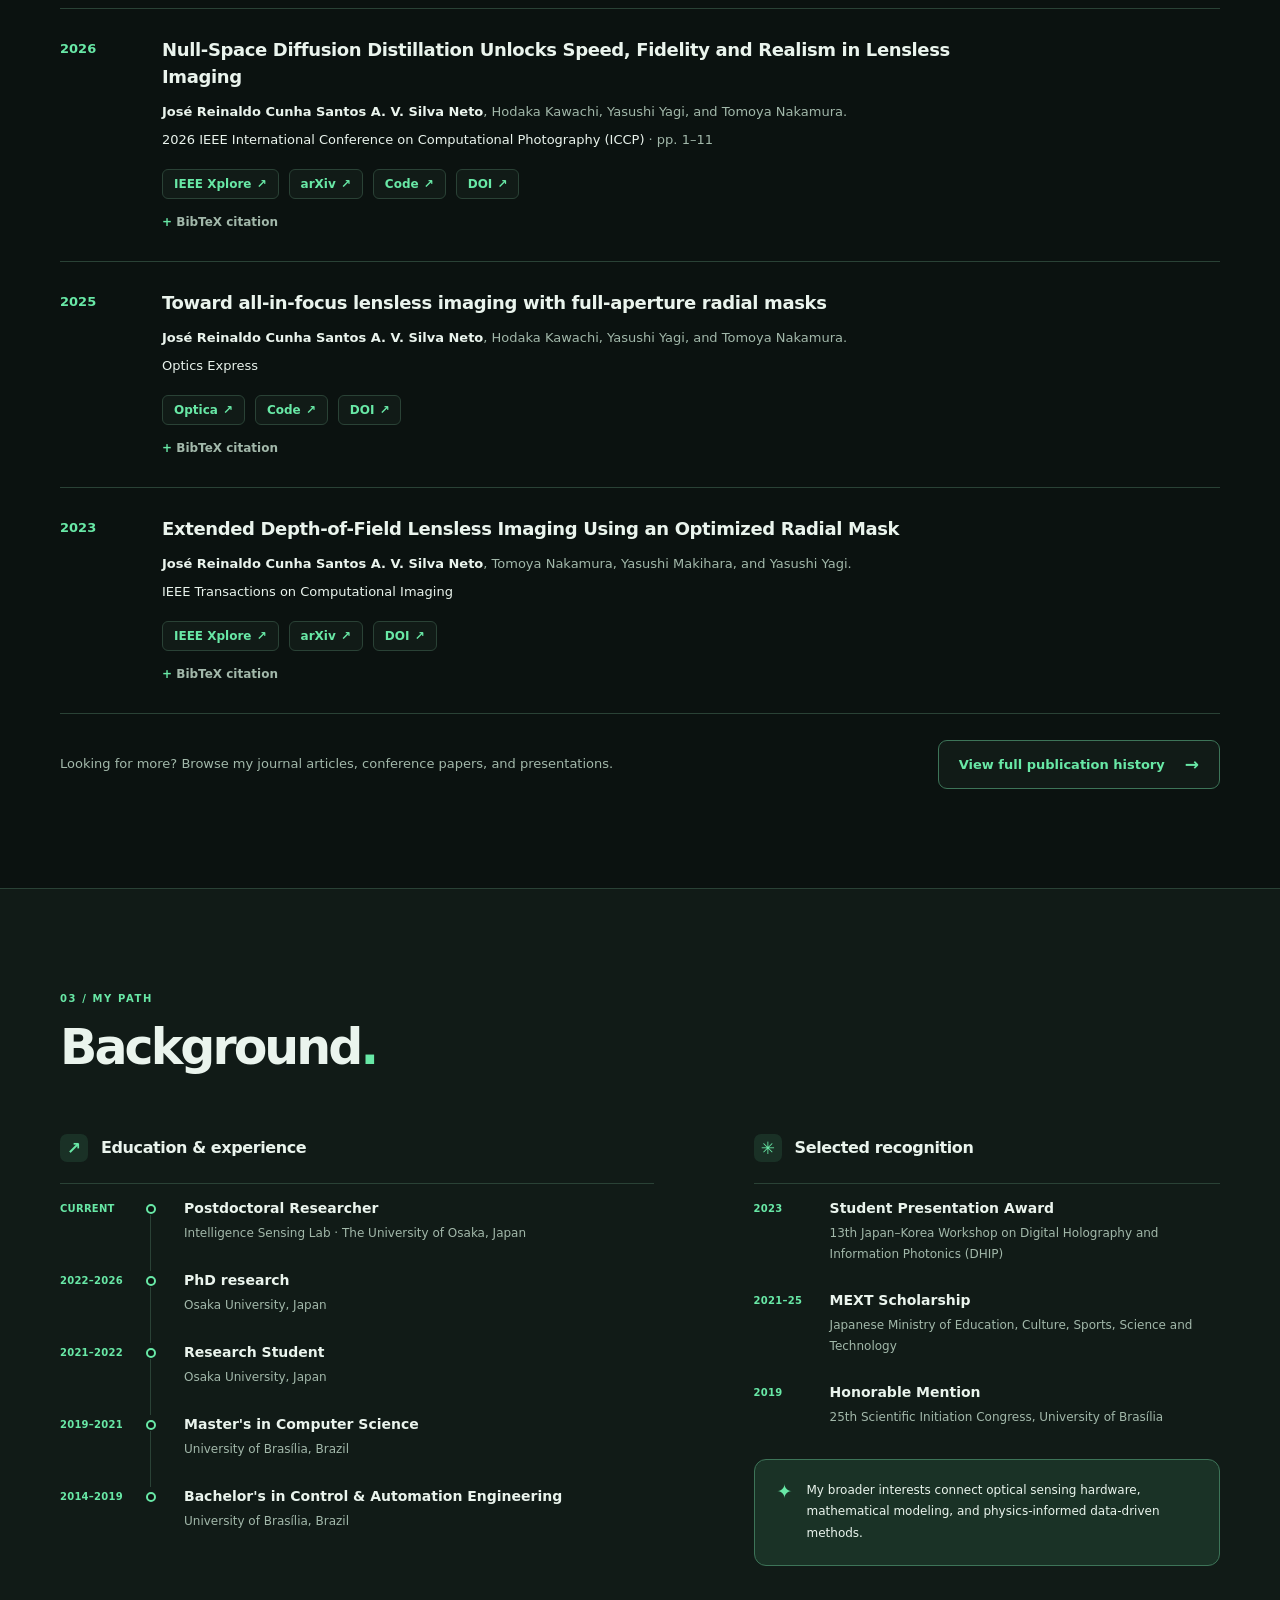
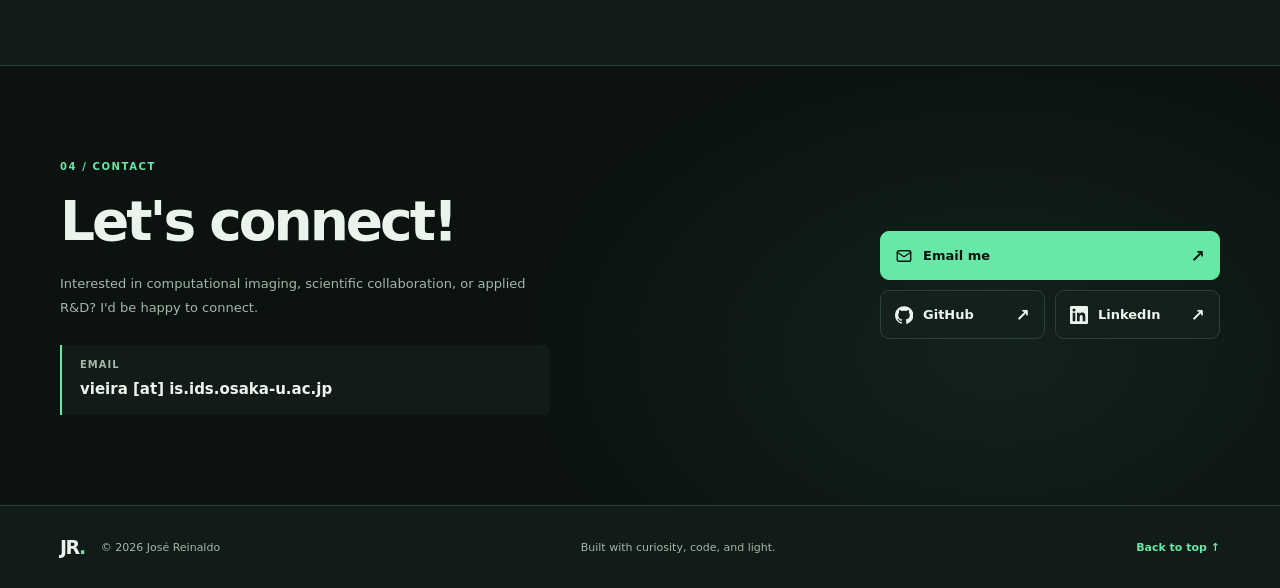
==== commit 338e7d95: "Improve blue and red wavelength palette colors in index.html" ====
--- a/index.html
+++ b/index.html
@@ -322,9 +322,9 @@
 <!--      <button type="button" class="preset" data-preset="phosphor"><span class="preset-dot" style="&#45;&#45;swatch:#a5f4a9;&#45;&#45;swatch-bg:#0b1210"></span>Phosphor</button>-->
 <!--      <button type="button" class="preset" data-preset="emerald"><span class="preset-dot" style="&#45;&#45;swatch:#67e8c1;&#45;&#45;swatch-bg:#081719"></span>Emerald</button>-->
 <!--      <button type="button" class="preset" data-preset="sage"><span class="preset-dot" style="&#45;&#45;swatch:#b8d7a2;&#45;&#45;swatch-bg:#151916"></span>Sage</button>-->
-      <button type="button" class="preset" data-preset="lambda473"><span class="preset-dot" style="--swatch:#2a57df;--swatch-bg:#151916"></span>λ 473nm</button>
+      <button type="button" class="preset" data-preset="lambda473"><span class="preset-dot" style="--swatch:#628bff;--swatch-bg:#151916"></span>λ 473nm</button>
       <button type="button" class="preset" data-preset="lambda532"><span class="preset-dot" style="--swatch:#68e8a6;--swatch-bg:#151916"></span>λ 532nm</button>
-      <button type="button" class="preset" data-preset="lambda660"><span class="preset-dot" style="--swatch:#c36060;--swatch-bg:#151916"></span>λ 660nm</button>
+      <button type="button" class="preset" data-preset="lambda660"><span class="preset-dot" style="--swatch:#dd8585;--swatch-bg:#151916"></span>λ 660nm</button>
     </div>
     <span class="panel-label">Fine-tune colors</span>
     <div class="palette-fields">
--- a/theme.css
+++ b/theme.css
@@ -11,6 +11,6 @@
   --surface: #14201b;  /* Cards / elevated panels */
   --text: #eaf4ed;     /* Main foreground, headings */
   --muted: #a2b8aa;    /* Secondary body text */
-  --accent: #a5f4a9;   /* Holographic green */
+  --accent: #68e8a6;   /* Holographic green (lambda 532nm style) */
   --border: #2a4236;   /* Separators / card outlines */
 }
--- a/styles.css
+++ b/styles.css
@@ -164,6 +164,44 @@
 .email-highlight {  color: var(--accent);  font-weight: 700;}
 
 
+
+/* Link from the selected homepage highlights to the full publication history. */
+.publication-more { display: flex; align-items: center; justify-content: space-between; flex-wrap: wrap; gap: 20px; margin-top: 26px; }
+.publication-more p { color: var(--muted); font-size: 13px; line-height: 1.75; margin: 0; max-width: 560px; }
+.publication-more-link { background: var(--surface-muted); color: var(--accent); border: 1px solid var(--accent-line); gap: 20px; white-space: nowrap; }
+.publication-more-link:hover { background: var(--accent-soft); border-color: var(--accent); }
+
+/* Full publication history — reuses the publication rows and global color palette. */
+.history-intro { padding-block: 78px 67px; background: var(--bg); border-bottom: 1px solid var(--border); }
+.history-intro h1 { font-size: clamp(32px, 4vw, 48px); font-weight: 740; letter-spacing: -.055em; line-height: 1.16; margin: 14px 0 18px; }
+.history-intro p { color: var(--muted); font-size: 14px; line-height: 1.85; max-width: 690px; margin: 0; }
+.history-jump-links { display: flex; flex-wrap: wrap; gap: 10px; margin-top: 28px; }
+.history-jump-links a { padding: 9px 13px; background: var(--surface-muted); border: 1px solid var(--border); border-radius: 7px; color: var(--text); font-size: 12px; font-weight: 650; transition: background-color .2s, border-color .2s; }
+.history-jump-links a:hover { background: var(--accent-soft); border-color: var(--accent-line); }
+.history-jump-links span { color: var(--accent); margin-left: 5px; }
+.history-section { background: var(--bg); }
+.history-section-alt { background: var(--section-alt); border-block: 1px solid var(--border); }
+.history-section .section-heading { margin-bottom: 31px; }
+/* Compact, palette-aware category keyword for non-publication research activities. */
+.presentation-type {
+  display: inline-block;
+  margin-right: 5px;
+  color: var(--accent);
+  font-size: 0.72em;
+  font-weight: 760;
+  letter-spacing: .015em;
+  white-space: nowrap;
+  vertical-align: baseline;
+}
+.history-empty { margin: 0; padding: 30px 0; border-top: 1px solid var(--border); border-bottom: 1px solid var(--border); color: var(--muted); font-size: 13px; }
+.primary-nav a[aria-current="page"] { color: var(--accent); }
+@media (max-width: 760px) {
+  .history-intro { padding-block: 55px 48px; }
+  .history-jump-links { margin-top: 22px; }
+  .publication-more { align-items: stretch; }
+  .publication-more-link { justify-content: space-between; }
+}
+
 /* Color playground: a useful temporary design tool, not a publishing dependency. */
 .palette-panel[hidden] { display: none; }
 .palette-panel { position: fixed; z-index: 40; top: 88px; right: max(25px, calc((100vw - 1160px) / 2)); width: min(358px, calc(100vw - 32px)); max-height: calc(100dvh - 103px); overflow: auto; background: var(--surface); color: var(--text); border: 1px solid var(--border); box-shadow: 0 25px 70px rgb(0 0 0 / .45); border-radius: 15px; padding: 23px; }
